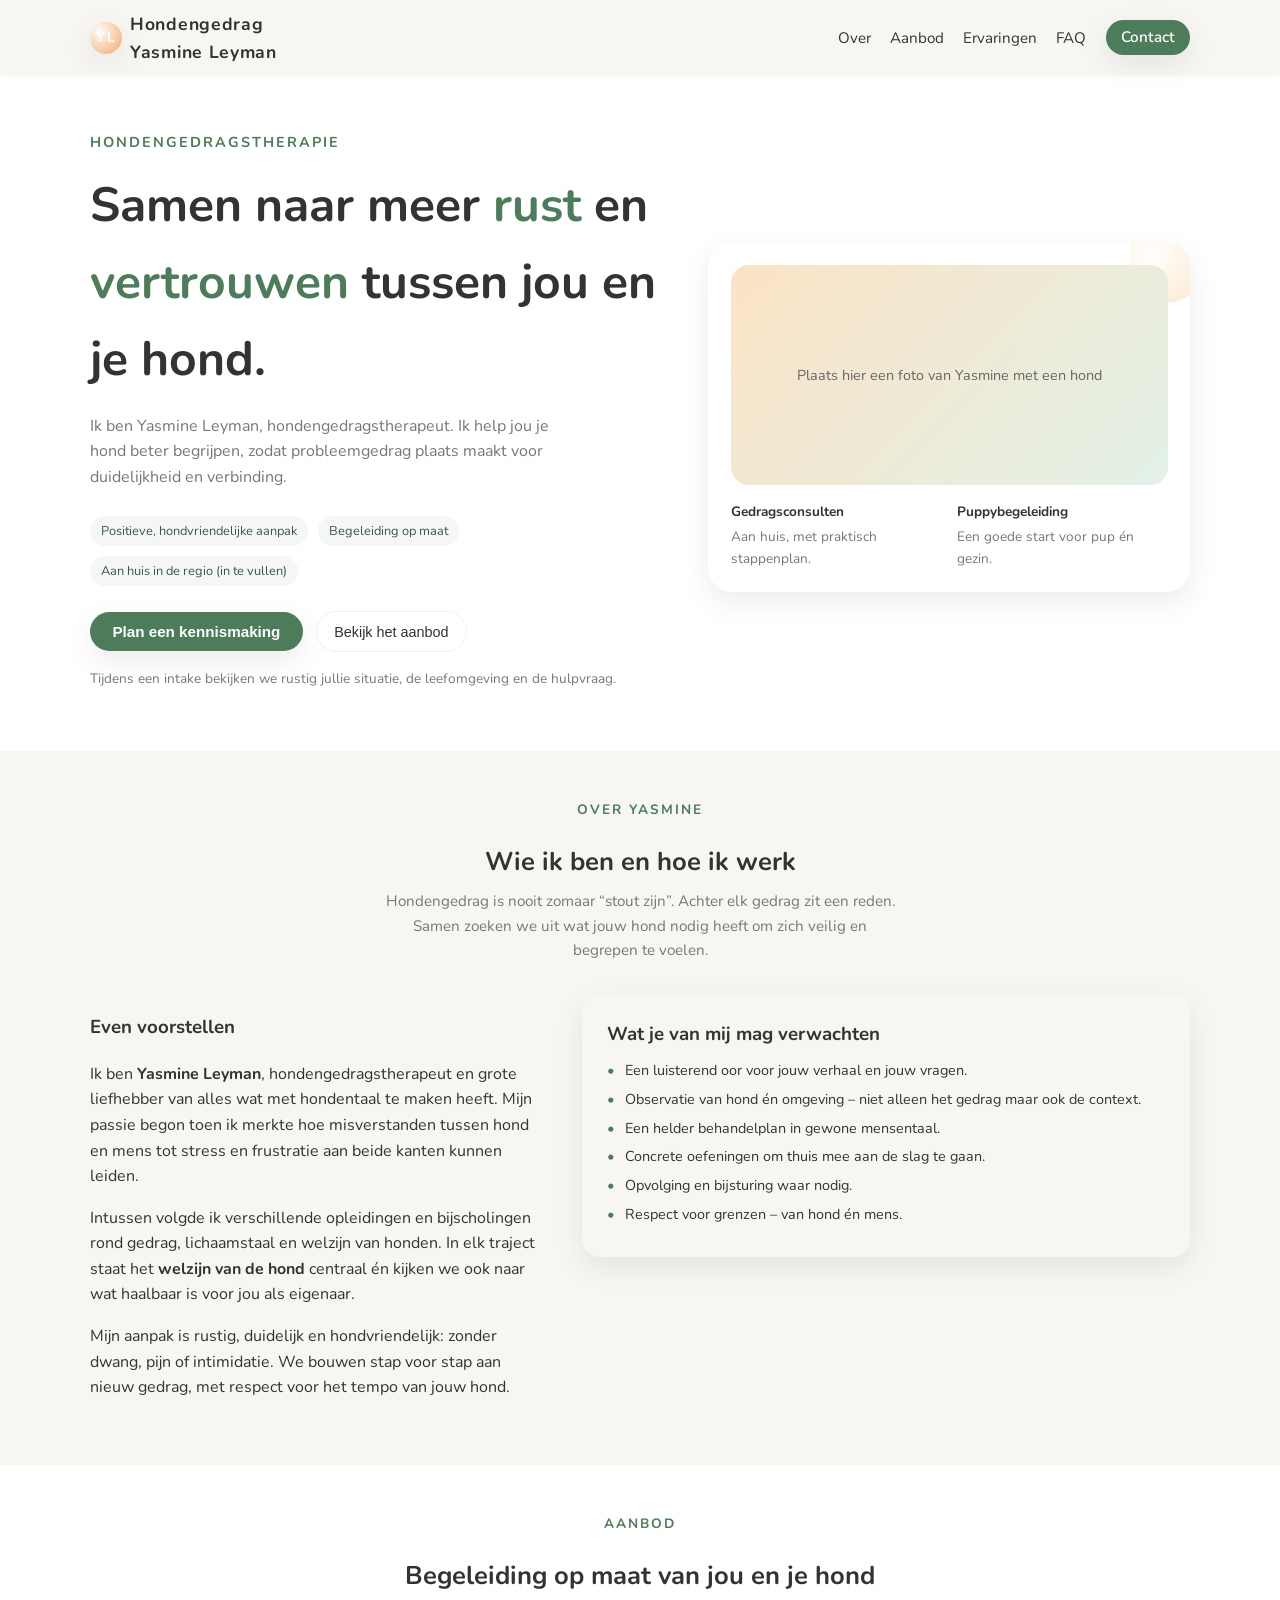
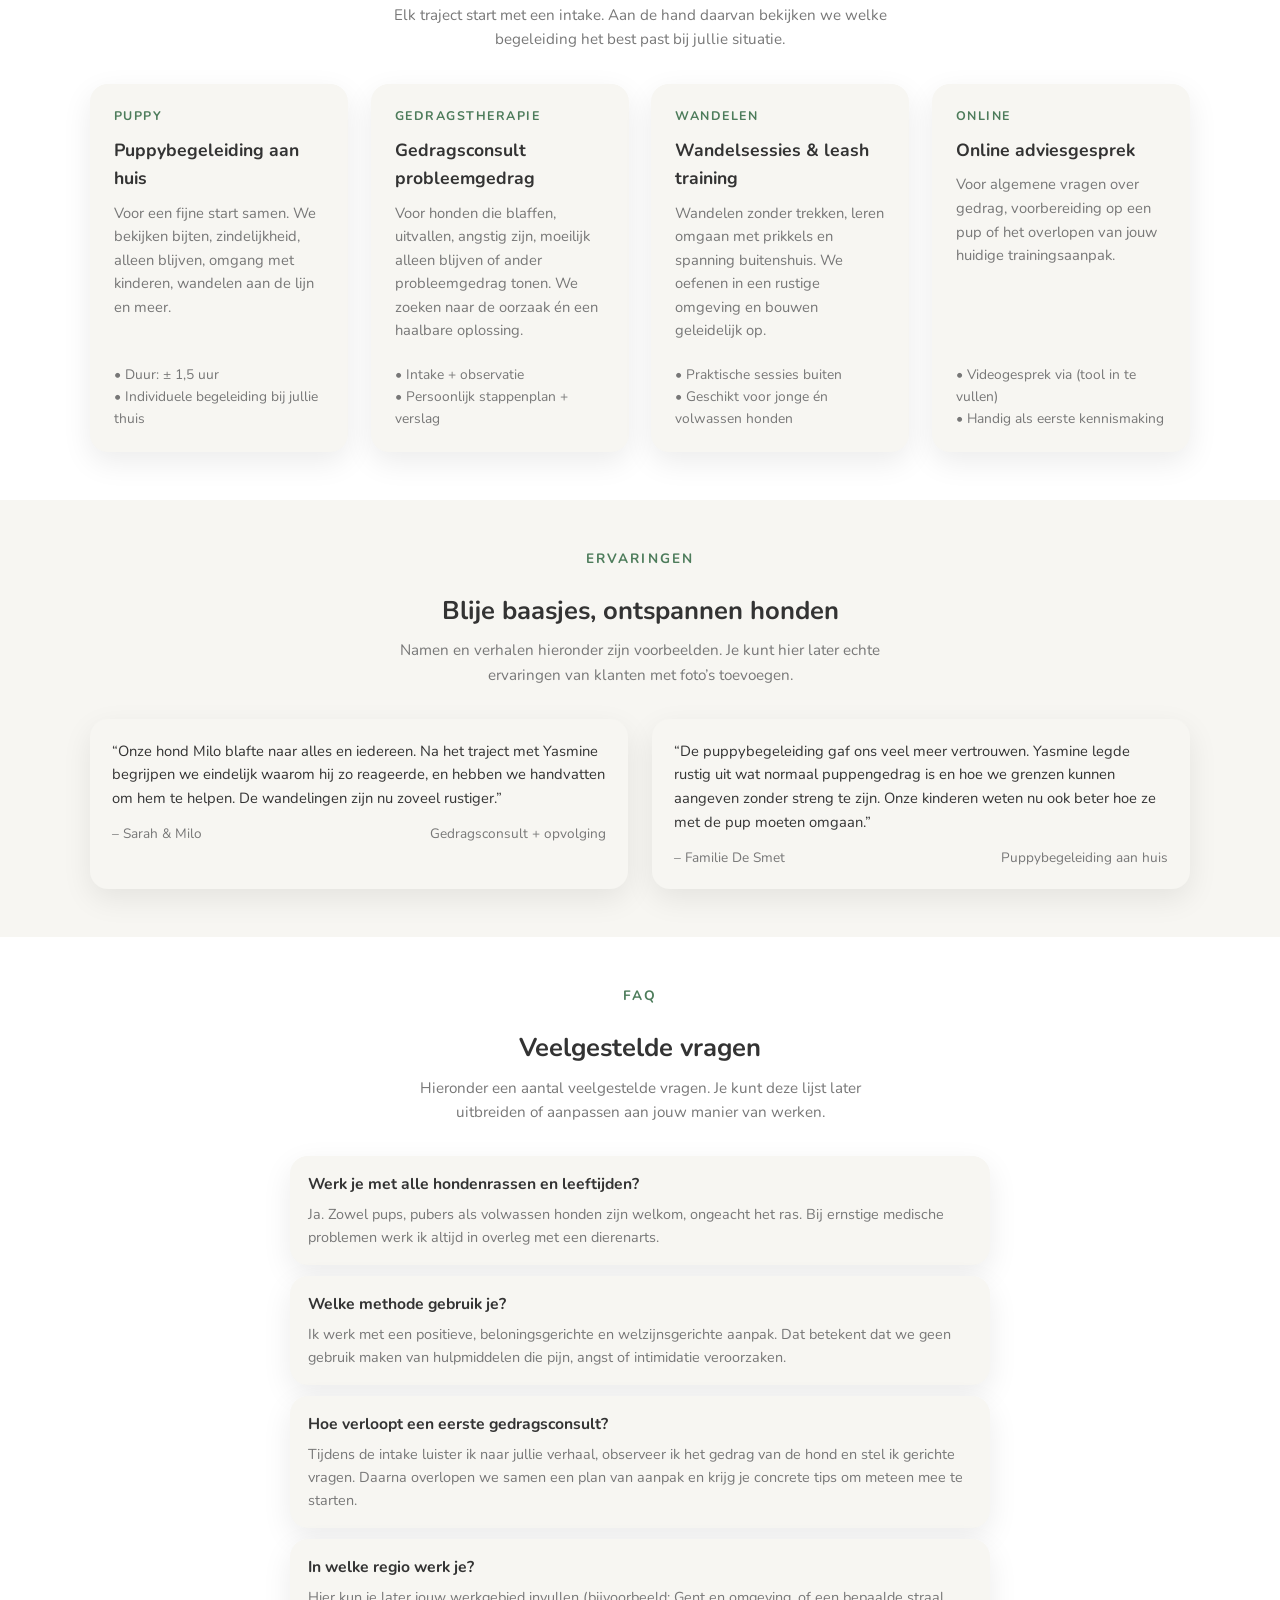
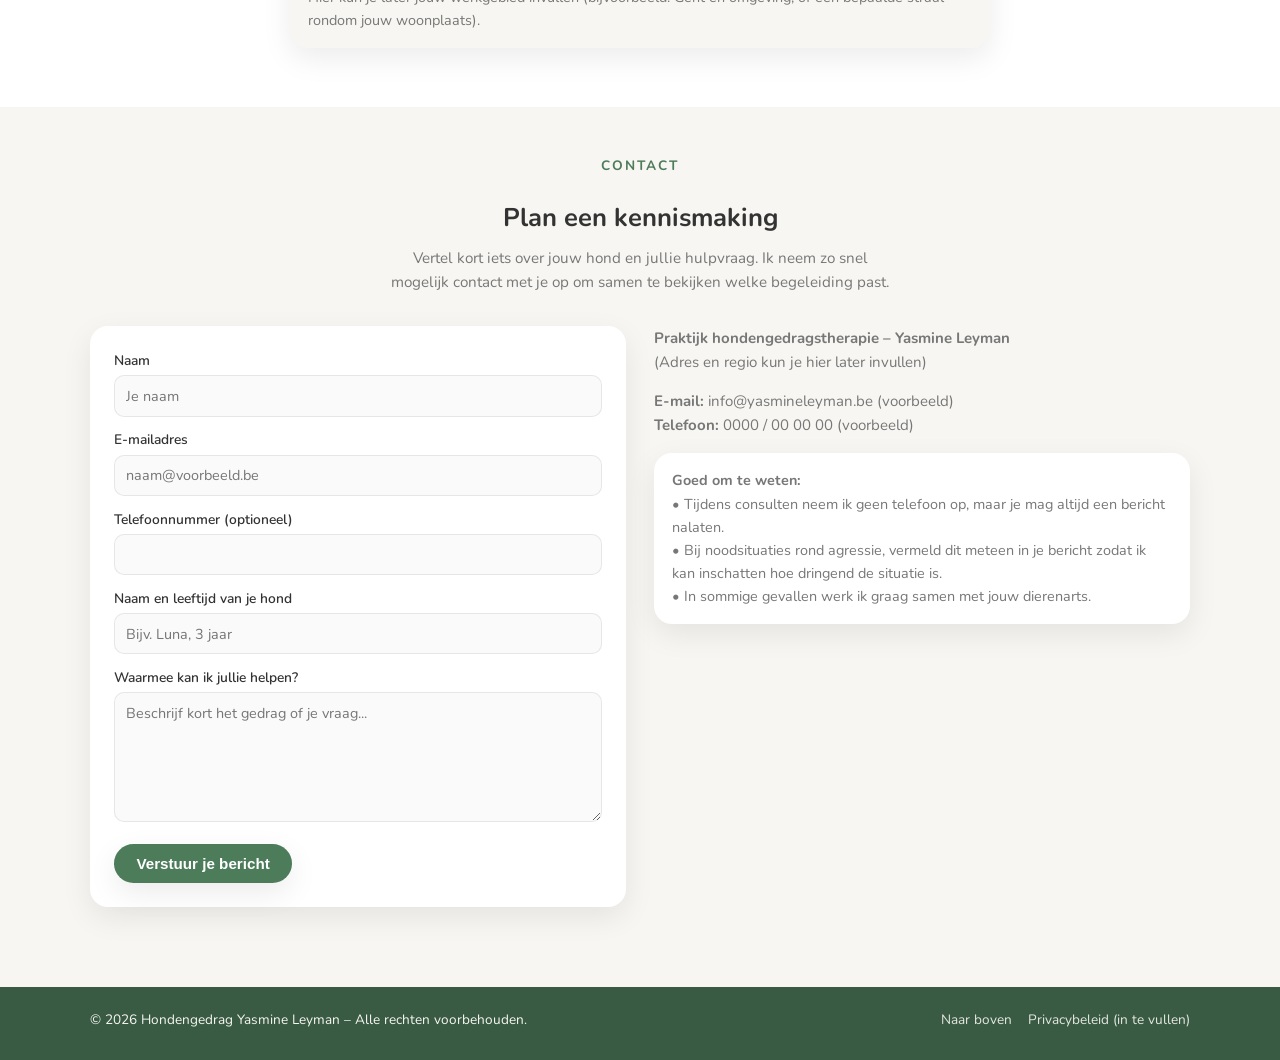
==== src/main/resources/static/index.html @ 1245dcde "eerste vb site" ====
<!DOCTYPE html>
<html lang="nl">
<head>
    <meta charset="UTF-8">
    <title>Hondengedragstherapeut Yasmine Leyman</title>
    <meta name="viewport" content="width=device-width, initial-scale=1.0">
    <meta name="description" content="Hondengedragstherapie op maat door Yasmine Leyman. Samen werken aan meer rust en vertrouwen tussen jou en je hond.">
    <link rel="preconnect" href="https://fonts.googleapis.com">
    <link rel="preconnect" href="https://fonts.gstatic.com" crossorigin>
    <link href="https://fonts.googleapis.com/css2?family=Nunito:wght@300;400;600;700&display=swap" rel="stylesheet">

    <style>
        :root {
            --color-bg: #f7f6f2;
            --color-bg-alt: #ffffff;
            --color-primary: #4d7c5b;
            --color-primary-dark: #395b43;
            --color-accent: #f3a76b;
            --color-text: #333333;
            --color-muted: #777777;
            --shadow-soft: 0 10px 30px rgba(0,0,0,0.08);
            --radius-lg: 18px;
        }

        * {
            box-sizing: border-box;
        }

        body {
            margin: 0;
            font-family: "Nunito", system-ui, -apple-system, BlinkMacSystemFont, "Segoe UI", sans-serif;
            background: var(--color-bg);
            color: var(--color-text);
            line-height: 1.6;
        }

        a {
            color: inherit;
            text-decoration: none;
        }

        img {
            max-width: 100%;
            display: block;
        }

        /* Layout & nav */

        header {
            position: sticky;
            top: 0;
            z-index: 999;
            background: rgba(247, 246, 242, 0.95);
            backdrop-filter: blur(10px);
            box-shadow: 0 1px 10px rgba(0,0,0,0.03);
        }

        .container {
            width: min(1100px, 92%);
            margin: 0 auto;
        }

        .nav {
            display: flex;
            align-items: center;
            justify-content: space-between;
            padding: 0.6rem 0;
        }

        .logo {
            display: flex;
            align-items: center;
            gap: 0.5rem;
            font-weight: 700;
            font-size: 1.1rem;
            letter-spacing: 0.04em;
        }

        .logo-mark {
            width: 32px;
            height: 32px;
            border-radius: 50%;
            background: radial-gradient(circle at 30% 30%, #fdfcfb, #f3a76b);
            display: flex;
            align-items: center;
            justify-content: center;
            font-size: 0.9rem;
            color: #fff;
            box-shadow: var(--shadow-soft);
        }

        nav ul {
            list-style: none;
            display: flex;
            gap: 1.2rem;
            margin: 0;
            padding: 0;
            font-size: 0.95rem;
        }

        nav a {
            position: relative;
            padding-bottom: 0.2rem;
        }

        nav a::after {
            content: "";
            position: absolute;
            left: 0;
            bottom: 0;
            width: 0;
            height: 2px;
            background: var(--color-primary);
            transition: width 0.2s ease;
        }

        nav a:hover::after {
            width: 100%;
        }

        .nav-cta {
            padding: 0.45rem 0.95rem;
            background: var(--color-primary);
            color: #fff;
            border-radius: 999px;
            font-weight: 600;
            box-shadow: var(--shadow-soft);
        }

        .nav-cta:hover {
            background: var(--color-primary-dark);
        }

        /* Hero */

        .hero {
            padding: 3.5rem 0 3rem;
        }

        .hero-grid {
            display: grid;
            grid-template-columns: minmax(0, 3fr) minmax(0, 2.5fr);
            gap: 2.5rem;
            align-items: center;
        }

        .hero-kicker {
            font-size: 0.9rem;
            text-transform: uppercase;
            letter-spacing: 0.14em;
            color: var(--color-primary);
            font-weight: 700;
            margin-bottom: 0.8rem;
        }

        .hero h1 {
            font-size: clamp(2.2rem, 3.2vw + 1.4rem, 3rem);
            margin: 0 0 0.7rem;
        }

        .hero h1 span {
            color: var(--color-primary);
        }

        .hero-subtitle {
            color: var(--color-muted);
            max-width: 30rem;
            margin-bottom: 1.6rem;
        }

        .hero-badges {
            display: flex;
            flex-wrap: wrap;
            gap: 0.6rem;
            margin-bottom: 1.6rem;
        }

        .badge {
            padding: 0.3rem 0.7rem;
            border-radius: 999px;
            background: rgba(77, 124, 91, 0.06);
            font-size: 0.8rem;
            color: var(--color-primary-dark);
        }

        .hero-actions {
            display: flex;
            flex-wrap: wrap;
            gap: 0.8rem;
            align-items: center;
        }

        .btn-primary {
            padding: 0.7rem 1.4rem;
            border-radius: 999px;
            border: none;
            background: var(--color-primary);
            color: #fff;
            font-weight: 700;
            cursor: pointer;
            font-size: 0.95rem;
            box-shadow: var(--shadow-soft);
            transition: transform 0.1s ease, box-shadow 0.1s ease, background 0.1s ease;
        }

        .btn-primary:hover {
            background: var(--color-primary-dark);
            transform: translateY(-1px);
            box-shadow: 0 12px 35px rgba(0,0,0,0.12);
        }

        .btn-ghost {
            padding: 0.7rem 1.1rem;
            border-radius: 999px;
            border: 1px solid rgba(0,0,0,0.06);
            background: transparent;
            font-size: 0.9rem;
            cursor: pointer;
            color: var(--color-text);
        }

        .hero-note {
            margin-top: 1rem;
            font-size: 0.85rem;
            color: var(--color-muted);
        }

        .hero-visual {
            position: relative;
        }

        .hero-card {
            background: var(--color-bg-alt);
            border-radius: 24px;
            padding: 1.4rem;
            box-shadow: var(--shadow-soft);
            position: relative;
            overflow: hidden;
        }

        .hero-paw {
            position: absolute;
            right: -10px;
            top: -10px;
            width: 70px;
            height: 70px;
            background: radial-gradient(circle at 30% 30%, #fff, #fbe3c5);
            opacity: 0.8;
            border-radius: 30% 70% 60% 40%;
        }

        .hero-photo {
            border-radius: 18px;
            background: linear-gradient(135deg, #fbe3c5, #e2f1e7);
            height: 220px;
            display: flex;
            align-items: flex-end;
            justify-content: center;
            position: relative;
            overflow: hidden;
        }

        .hero-photo::after {
            content: "Plaats hier een foto van Yasmine met een hond";
            position: absolute;
            inset: 0;
            display: flex;
            align-items: center;
            justify-content: center;
            font-size: 0.9rem;
            color: #666;
            padding: 1rem;
            text-align: center;
        }

        .hero-mini {
            margin-top: 1rem;
            display: flex;
            justify-content: space-between;
            gap: 1rem;
            font-size: 0.85rem;
        }

        .hero-mini-block {
            flex: 1;
        }

        .hero-mini-title {
            font-weight: 700;
            margin-bottom: 0.2rem;
        }

        .hero-mini-sub {
            color: var(--color-muted);
        }

        /* Sections */

        section {
            padding: 3rem 0;
        }

        section:nth-of-type(odd) {
            background: var(--color-bg-alt);
        }

        .section-title {
            text-align: center;
            margin-bottom: 0.4rem;
            font-size: 1.6rem;
        }

        .section-kicker {
            text-align: center;
            font-size: 0.85rem;
            text-transform: uppercase;
            letter-spacing: 0.15em;
            color: var(--color-primary);
            font-weight: 700;
            margin-bottom: 0.6rem;
        }

        .section-intro {
            text-align: center;
            max-width: 32rem;
            margin: 0 auto 2rem;
            color: var(--color-muted);
            font-size: 0.95rem;
        }

        /* Over */

        .about-grid {
            display: grid;
            grid-template-columns: minmax(0, 1.2fr) minmax(0, 1.6fr);
            gap: 2.2rem;
            align-items: start;
        }

        .about-card {
            background: var(--color-bg);
            padding: 1.6rem;
            border-radius: var(--radius-lg);
            box-shadow: var(--shadow-soft);
        }

        .about-card h3 {
            margin-top: 0;
            margin-bottom: 0.5rem;
        }

        .about-list {
            list-style: none;
            padding: 0;
            margin: 0.6rem 0 0;
            font-size: 0.9rem;
        }

        .about-list li {
            margin-bottom: 0.35rem;
            padding-left: 1.1rem;
            position: relative;
        }

        .about-list li::before {
            content: "•";
            position: absolute;
            left: 0;
            top: 0;
            color: var(--color-primary);
        }

        /* Diensten */

        .cards {
            display: grid;
            grid-template-columns: repeat(auto-fit, minmax(230px, 1fr));
            gap: 1.4rem;
        }

        .card {
            background: var(--color-bg);
            border-radius: var(--radius-lg);
            padding: 1.4rem 1.5rem;
            box-shadow: var(--shadow-soft);
            display: flex;
            flex-direction: column;
            gap: 0.6rem;
        }

        .card h3 {
            margin: 0;
            font-size: 1.1rem;
        }

        .card p {
            margin: 0;
            font-size: 0.92rem;
            color: var(--color-muted);
        }

        .card-tag {
            font-size: 0.78rem;
            text-transform: uppercase;
            letter-spacing: 0.12em;
            color: var(--color-primary);
            font-weight: 700;
        }

        .card-meta {
            margin-top: auto;
            padding-top: 0.7rem;
            font-size: 0.86rem;
            color: var(--color-muted);
        }

        /* Testimonials */

        .testimonials {
            display: grid;
            grid-template-columns: minmax(0, 1.2fr) minmax(0, 1.2fr);
            gap: 1.5rem;
        }

        .testimonial {
            background: var(--color-bg);
            border-radius: var(--radius-lg);
            padding: 1.3rem 1.4rem;
            box-shadow: var(--shadow-soft);
            font-size: 0.92rem;
        }

        .testimonial-quote {
            margin: 0 0 0.8rem;
        }

        .testimonial-meta {
            display: flex;
            justify-content: space-between;
            font-size: 0.85rem;
            color: var(--color-muted);
        }

        /* FAQ */

        .faq {
            max-width: 700px;
            margin: 0 auto;
        }

        .faq-item {
            background: var(--color-bg);
            border-radius: var(--radius-lg);
            padding: 1rem 1.1rem;
            box-shadow: var(--shadow-soft);
            margin-bottom: 0.7rem;
        }

        .faq-item h3 {
            margin: 0 0 0.35rem;
            font-size: 0.98rem;
        }

        .faq-item p {
            margin: 0;
            font-size: 0.9rem;
            color: var(--color-muted);
        }

        /* Contact */

        .contact-grid {
            display: grid;
            grid-template-columns: minmax(0, 1.3fr) minmax(0, 1.3fr);
            gap: 1.8rem;
        }

        form {
            background: var(--color-bg-alt);
            padding: 1.5rem;
            border-radius: var(--radius-lg);
            box-shadow: var(--shadow-soft);
        }

        label {
            display: block;
            font-size: 0.86rem;
            font-weight: 600;
            margin-bottom: 0.2rem;
        }

        input, textarea {
            width: 100%;
            padding: 0.6rem 0.7rem;
            border-radius: 10px;
            border: 1px solid rgba(0,0,0,0.08);
            font-family: inherit;
            font-size: 0.9rem;
            margin-bottom: 0.8rem;
            background: #fafafa;
        }

        textarea {
            min-height: 130px;
            resize: vertical;
        }

        .contact-info {
            font-size: 0.94rem;
            color: var(--color-muted);
        }

        .contact-info p {
            margin-top: 0;
        }

        .contact-highlight {
            background: var(--color-bg-alt);
            padding: 1rem 1.1rem;
            border-radius: var(--radius-lg);
            box-shadow: var(--shadow-soft);
            margin-top: 1rem;
            font-size: 0.9rem;
        }

        /* Footer */

        footer {
            padding: 1.4rem 0 1.8rem;
            background: var(--color-primary-dark);
            color: #f7f6f2;
            font-size: 0.85rem;
            margin-top: 2rem;
        }

        .footer-inner {
            display: flex;
            flex-wrap: wrap;
            justify-content: space-between;
            gap: 0.7rem;
            align-items: center;
        }

        .footer-links {
            display: flex;
            gap: 1rem;
        }

        .footer-links a {
            opacity: 0.9;
        }

        .footer-links a:hover {
            text-decoration: underline;
        }

        /* Responsive */

        @media (max-width: 860px) {
            .hero-grid,
            .about-grid,
            .testimonials,
            .contact-grid {
                grid-template-columns: 1fr;
            }

            .hero {
                padding-top: 2.5rem;
            }

            nav ul {
                display: none; /* eenvoudige versie zonder mobiel menu; kan later uitgebreid worden */
            }
        }

        @media (max-width: 540px) {
            .hero-actions {
                flex-direction: column;
                align-items: stretch;
            }

            .hero-mini {
                flex-direction: column;
            }
        }

    </style>
</head>
<body>

<header>
    <div class="container nav">
        <div class="logo">
            <div class="logo-mark">YL</div>
            <div>Hondengedrag<br>Yasmine Leyman</div>
        </div>
        <nav>
            <ul>
                <li><a href="#over">Over</a></li>
                <li><a href="#diensten">Aanbod</a></li>
                <li><a href="#ervaringen">Ervaringen</a></li>
                <li><a href="#faq">FAQ</a></li>
                <li><a href="#contact" class="nav-cta">Contact</a></li>
            </ul>
        </nav>
    </div>
</header>

<main>

    <!-- HERO -->
    <section class="hero" id="top">
        <div class="container hero-grid">
            <div>
                <div class="hero-kicker">Hondengedragstherapie</div>
                <h1>Samen naar meer <span>rust</span> en <span>vertrouwen</span> tussen jou en je hond.</h1>
                <p class="hero-subtitle">
                    Ik ben Yasmine Leyman, hondengedragstherapeut. Ik help jou je hond beter begrijpen,
                    zodat probleemgedrag plaats maakt voor duidelijkheid en verbinding.
                </p>

                <div class="hero-badges">
                    <div class="badge">Positieve, hondvriendelijke aanpak</div>
                    <div class="badge">Begeleiding op maat</div>
                    <div class="badge">Aan huis in de regio (in te vullen)</div>
                </div>

                <div class="hero-actions">
                    <a href="#contact">
                        <button class="btn-primary">Plan een kennismaking</button>
                    </a>
                    <a href="#diensten">
                        <button class="btn-ghost">Bekijk het aanbod</button>
                    </a>
                </div>

                <p class="hero-note">
                    Tijdens een intake bekijken we rustig jullie situatie, de leefomgeving en de hulpvraag.
                </p>
            </div>

            <div class="hero-visual">
                <div class="hero-card">
                    <div class="hero-paw"></div>
                    <div class="hero-photo"></div>
                    <div class="hero-mini">
                        <div class="hero-mini-block">
                            <div class="hero-mini-title">Gedragsconsulten</div>
                            <div class="hero-mini-sub">Aan huis, met praktisch stappenplan.</div>
                        </div>
                        <div class="hero-mini-block">
                            <div class="hero-mini-title">Puppybegeleiding</div>
                            <div class="hero-mini-sub">Een goede start voor pup én gezin.</div>
                        </div>
                    </div>
                </div>
            </div>
        </div>
    </section>

    <!-- OVER -->
    <section id="over">
        <div class="container">
            <div class="section-kicker">Over Yasmine</div>
            <h2 class="section-title">Wie ik ben en hoe ik werk</h2>
            <p class="section-intro">
                Hondengedrag is nooit zomaar “stout zijn”. Achter elk gedrag zit een reden.
                Samen zoeken we uit wat jouw hond nodig heeft om zich veilig en begrepen te voelen.
            </p>

            <div class="about-grid">
                <div>
                    <h3>Even voorstellen</h3>
                    <p>
                        Ik ben <strong>Yasmine Leyman</strong>, hondengedragstherapeut en grote liefhebber
                        van alles wat met hondentaal te maken heeft. Mijn passie begon toen ik merkte hoe
                        misverstanden tussen hond en mens tot stress en frustratie aan beide kanten kunnen leiden.
                    </p>
                    <p>
                        Intussen volgde ik verschillende opleidingen en bijscholingen rond gedrag, lichaamstaal
                        en welzijn van honden. In elk traject staat het <strong>welzijn van de hond</strong>
                        centraal én kijken we ook naar wat haalbaar is voor jou als eigenaar.
                    </p>
                    <p>
                        Mijn aanpak is rustig, duidelijk en hondvriendelijk: zonder dwang, pijn of intimidatie.
                        We bouwen stap voor stap aan nieuw gedrag, met respect voor het tempo van jouw hond.
                    </p>
                </div>

                <div class="about-card">
                    <h3>Wat je van mij mag verwachten</h3>
                    <ul class="about-list">
                        <li>Een luisterend oor voor jouw verhaal en jouw vragen.</li>
                        <li>Observatie van hond én omgeving – niet alleen het gedrag maar ook de context.</li>
                        <li>Een helder behandelplan in gewone mensentaal.</li>
                        <li>Concrete oefeningen om thuis mee aan de slag te gaan.</li>
                        <li>Opvolging en bijsturing waar nodig.</li>
                        <li>Respect voor grenzen – van hond én mens.</li>
                    </ul>
                </div>
            </div>
        </div>
    </section>

    <!-- DIENSTEN -->
    <section id="diensten">
        <div class="container">
            <div class="section-kicker">Aanbod</div>
            <h2 class="section-title">Begeleiding op maat van jou en je hond</h2>
            <p class="section-intro">
                Elk traject start met een intake. Aan de hand daarvan bekijken we welke begeleiding
                het best past bij jullie situatie.
            </p>

            <div class="cards">
                <article class="card">
                    <div class="card-tag">Puppy</div>
                    <h3>Puppybegeleiding aan huis</h3>
                    <p>
                        Voor een fijne start samen. We bekijken bijten, zindelijkheid, alleen blijven,
                        omgang met kinderen, wandelen aan de lijn en meer.
                    </p>
                    <div class="card-meta">
                        • Duur: ± 1,5 uur<br>
                        • Individuele begeleiding bij jullie thuis
                    </div>
                </article>

                <article class="card">
                    <div class="card-tag">Gedragstherapie</div>
                    <h3>Gedragsconsult probleemgedrag</h3>
                    <p>
                        Voor honden die blaffen, uitvallen, angstig zijn, moeilijk alleen blijven of
                        ander probleemgedrag tonen. We zoeken naar de oorzaak én een haalbare oplossing.
                    </p>
                    <div class="card-meta">
                        • Intake + observatie<br>
                        • Persoonlijk stappenplan + verslag
                    </div>
                </article>

                <article class="card">
                    <div class="card-tag">Wandelen</div>
                    <h3>Wandelsessies & leash training</h3>
                    <p>
                        Wandelen zonder trekken, leren omgaan met prikkels en spanning buitenshuis.
                        We oefenen in een rustige omgeving en bouwen geleidelijk op.
                    </p>
                    <div class="card-meta">
                        • Praktische sessies buiten<br>
                        • Geschikt voor jonge én volwassen honden
                    </div>
                </article>

                <article class="card">
                    <div class="card-tag">Online</div>
                    <h3>Online adviesgesprek</h3>
                    <p>
                        Voor algemene vragen over gedrag, voorbereiding op een pup of het overlopen
                        van jouw huidige trainingsaanpak.
                    </p>
                    <div class="card-meta">
                        • Videogesprek via (tool in te vullen)<br>
                        • Handig als eerste kennismaking
                    </div>
                </article>
            </div>
        </div>
    </section>

    <!-- TESTIMONIALS -->
    <section id="ervaringen">
        <div class="container">
            <div class="section-kicker">Ervaringen</div>
            <h2 class="section-title">Blije baasjes, ontspannen honden</h2>
            <p class="section-intro">
                Namen en verhalen hieronder zijn voorbeelden. Je kunt hier later echte ervaringen
                van klanten met foto’s toevoegen.
            </p>

            <div class="testimonials">
                <div class="testimonial">
                    <p class="testimonial-quote">
                        “Onze hond Milo blafte naar alles en iedereen. Na het traject met Yasmine begrijpen
                        we eindelijk waarom hij zo reageerde, en hebben we handvatten om hem te helpen.
                        De wandelingen zijn nu zoveel rustiger.”
                    </p>
                    <div class="testimonial-meta">
                        <span>– Sarah & Milo</span>
                        <span>Gedragsconsult + opvolging</span>
                    </div>
                </div>
                <div class="testimonial">
                    <p class="testimonial-quote">
                        “De puppybegeleiding gaf ons veel meer vertrouwen. Yasmine legde rustig uit wat normaal
                        puppengedrag is en hoe we grenzen kunnen aangeven zonder streng te zijn. Onze kinderen
                        weten nu ook beter hoe ze met de pup moeten omgaan.”
                    </p>
                    <div class="testimonial-meta">
                        <span>– Familie De Smet</span>
                        <span>Puppybegeleiding aan huis</span>
                    </div>
                </div>
            </div>
        </div>
    </section>

    <!-- FAQ -->
    <section id="faq">
        <div class="container">
            <div class="section-kicker">FAQ</div>
            <h2 class="section-title">Veelgestelde vragen</h2>
            <p class="section-intro">
                Hieronder een aantal veelgestelde vragen. Je kunt deze lijst later uitbreiden of aanpassen
                aan jouw manier van werken.
            </p>

            <div class="faq">
                <div class="faq-item">
                    <h3>Werk je met alle hondenrassen en leeftijden?</h3>
                    <p>
                        Ja. Zowel pups, pubers als volwassen honden zijn welkom, ongeacht het ras.
                        Bij ernstige medische problemen werk ik altijd in overleg met een dierenarts.
                    </p>
                </div>
                <div class="faq-item">
                    <h3>Welke methode gebruik je?</h3>
                    <p>
                        Ik werk met een positieve, beloningsgerichte en welzijnsgerichte aanpak.
                        Dat betekent dat we geen gebruik maken van hulpmiddelen die pijn, angst of intimidatie veroorzaken.
                    </p>
                </div>
                <div class="faq-item">
                    <h3>Hoe verloopt een eerste gedragsconsult?</h3>
                    <p>
                        Tijdens de intake luister ik naar jullie verhaal, observeer ik het gedrag van de hond
                        en stel ik gerichte vragen. Daarna overlopen we samen een plan van aanpak en krijg je
                        concrete tips om meteen mee te starten.
                    </p>
                </div>
                <div class="faq-item">
                    <h3>In welke regio werk je?</h3>
                    <p>
                        Hier kun je later jouw werkgebied invullen (bijvoorbeeld: Gent en omgeving, of een bepaalde straal rondom jouw woonplaats).
                    </p>
                </div>
            </div>
        </div>
    </section>

    <!-- CONTACT -->
    <section id="contact">
        <div class="container">
            <div class="section-kicker">Contact</div>
            <h2 class="section-title">Plan een kennismaking</h2>
            <p class="section-intro">
                Vertel kort iets over jouw hond en jullie hulpvraag. Ik neem zo snel mogelijk contact met je op
                om samen te bekijken welke begeleiding past.
            </p>

            <div class="contact-grid">
                <form>
                    <label for="naam">Naam</label>
                    <input type="text" id="naam" name="naam" placeholder="Je naam">

                    <label for="email">E-mailadres</label>
                    <input type="email" id="email" name="email" placeholder="naam@voorbeeld.be">

                    <label for="telefoon">Telefoonnummer (optioneel)</label>
                    <input type="tel" id="telefoon" name="telefoon" placeholder="">

                    <label for="hond">Naam en leeftijd van je hond</label>
                    <input type="text" id="hond" name="hond" placeholder="Bijv. Luna, 3 jaar">

                    <label for="boodschap">Waarmee kan ik jullie helpen?</label>
                    <textarea id="boodschap" name="boodschap" placeholder="Beschrijf kort het gedrag of je vraag..."></textarea>

                    <button type="submit" class="btn-primary">Verstuur je bericht</button>
                </form>

                <div class="contact-info">
                    <p>
                        <strong>Praktijk hondengedragstherapie – Yasmine Leyman</strong><br>
                        (Adres en regio kun je hier later invullen)
                    </p>
                    <p>
                        <strong>E-mail:</strong> info@yasmineleyman.be (voorbeeld)<br>
                        <strong>Telefoon:</strong> 0000 / 00 00 00 (voorbeeld)
                    </p>

                    <div class="contact-highlight">
                        <strong>Goed om te weten:</strong><br>
                        • Tijdens consulten neem ik geen telefoon op, maar je mag altijd een bericht nalaten.<br>
                        • Bij noodsituaties rond agressie, vermeld dit meteen in je bericht zodat ik kan inschatten
                        hoe dringend de situatie is.<br>
                        • In sommige gevallen werk ik graag samen met jouw dierenarts.
                    </div>
                </div>
            </div>

        </div>
    </section>

</main>

<footer>
    <div class="container footer-inner">
        <div>
            © <span id="year"></span> Hondengedrag Yasmine Leyman – Alle rechten voorbehouden.
        </div>
        <div class="footer-links">
            <a href="#top">Naar boven</a>
            <a href="#">Privacybeleid (in te vullen)</a>
        </div>
    </div>
</footer>

<script>
    // eenvoudig scriptje om automatisch het juiste jaar te tonen
    document.getElementById('year').textContent = new Date().getFullYear();
</script>

</body>
</html>
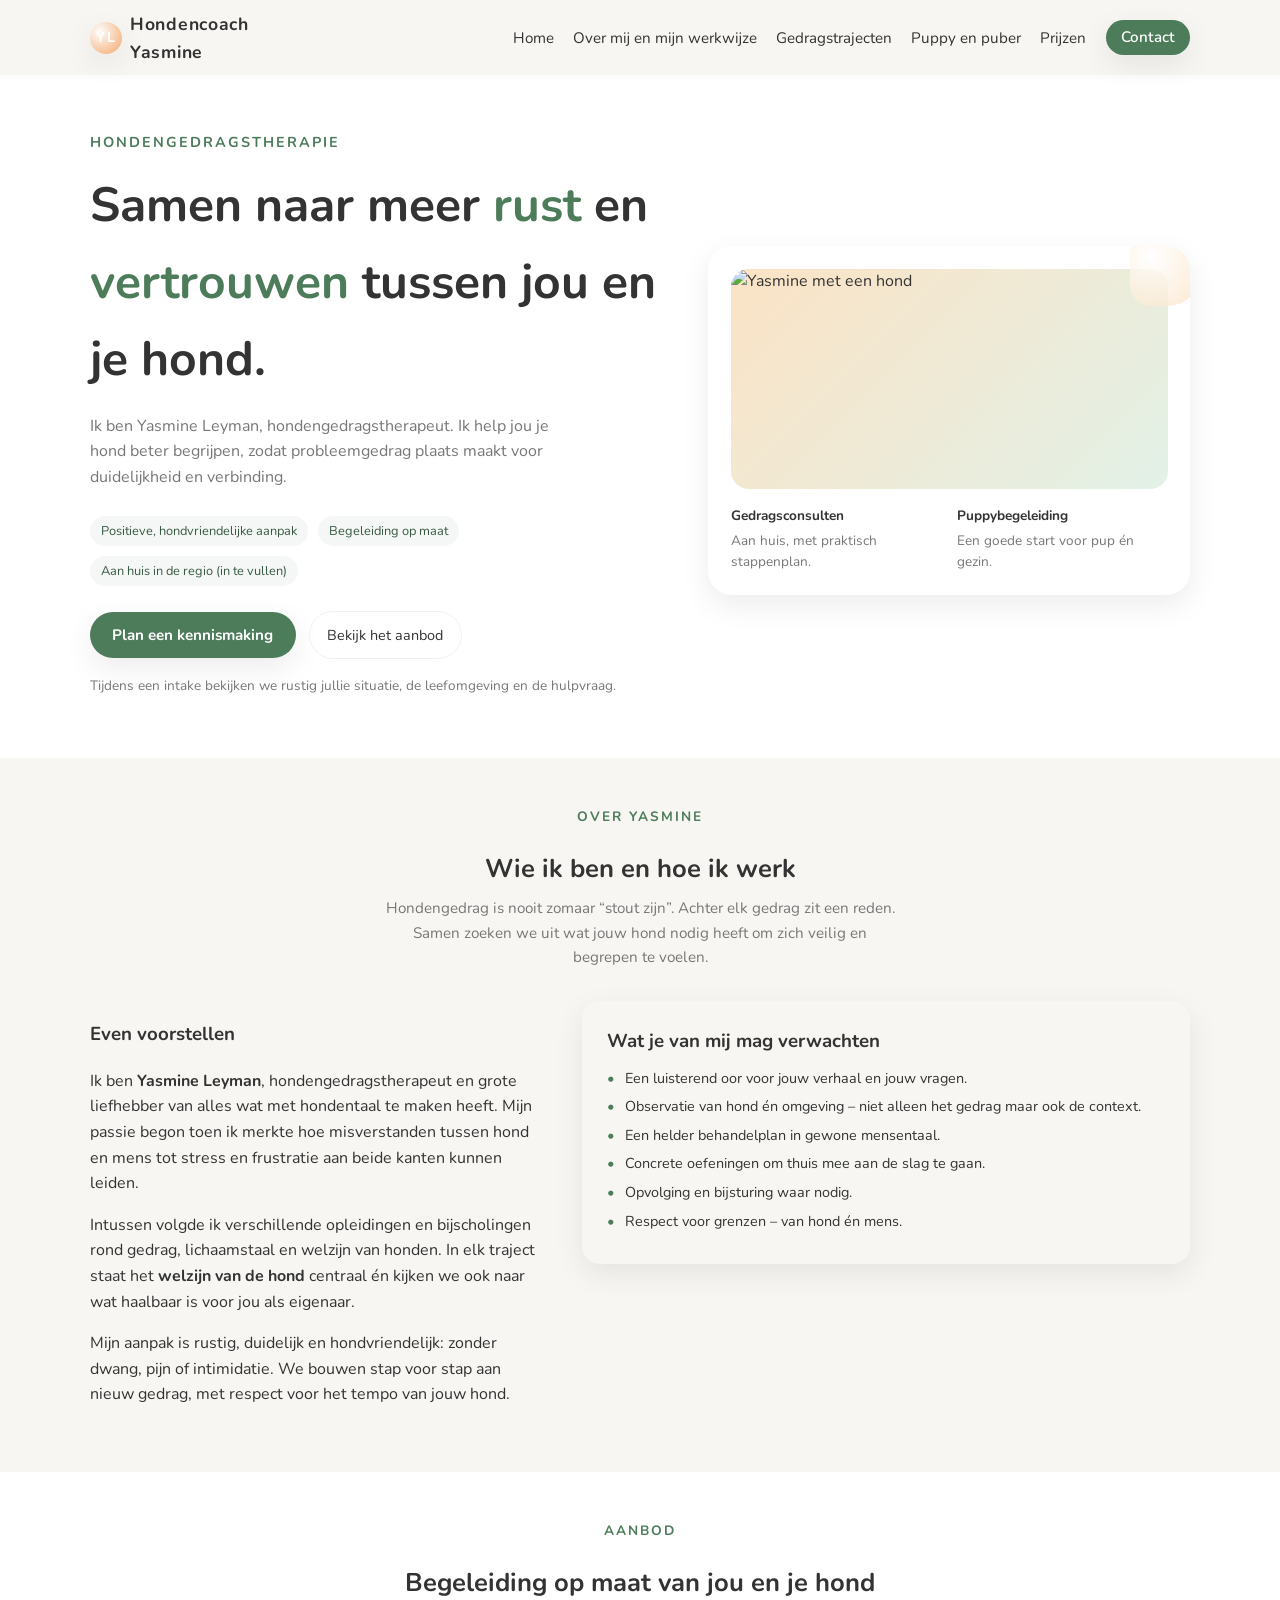
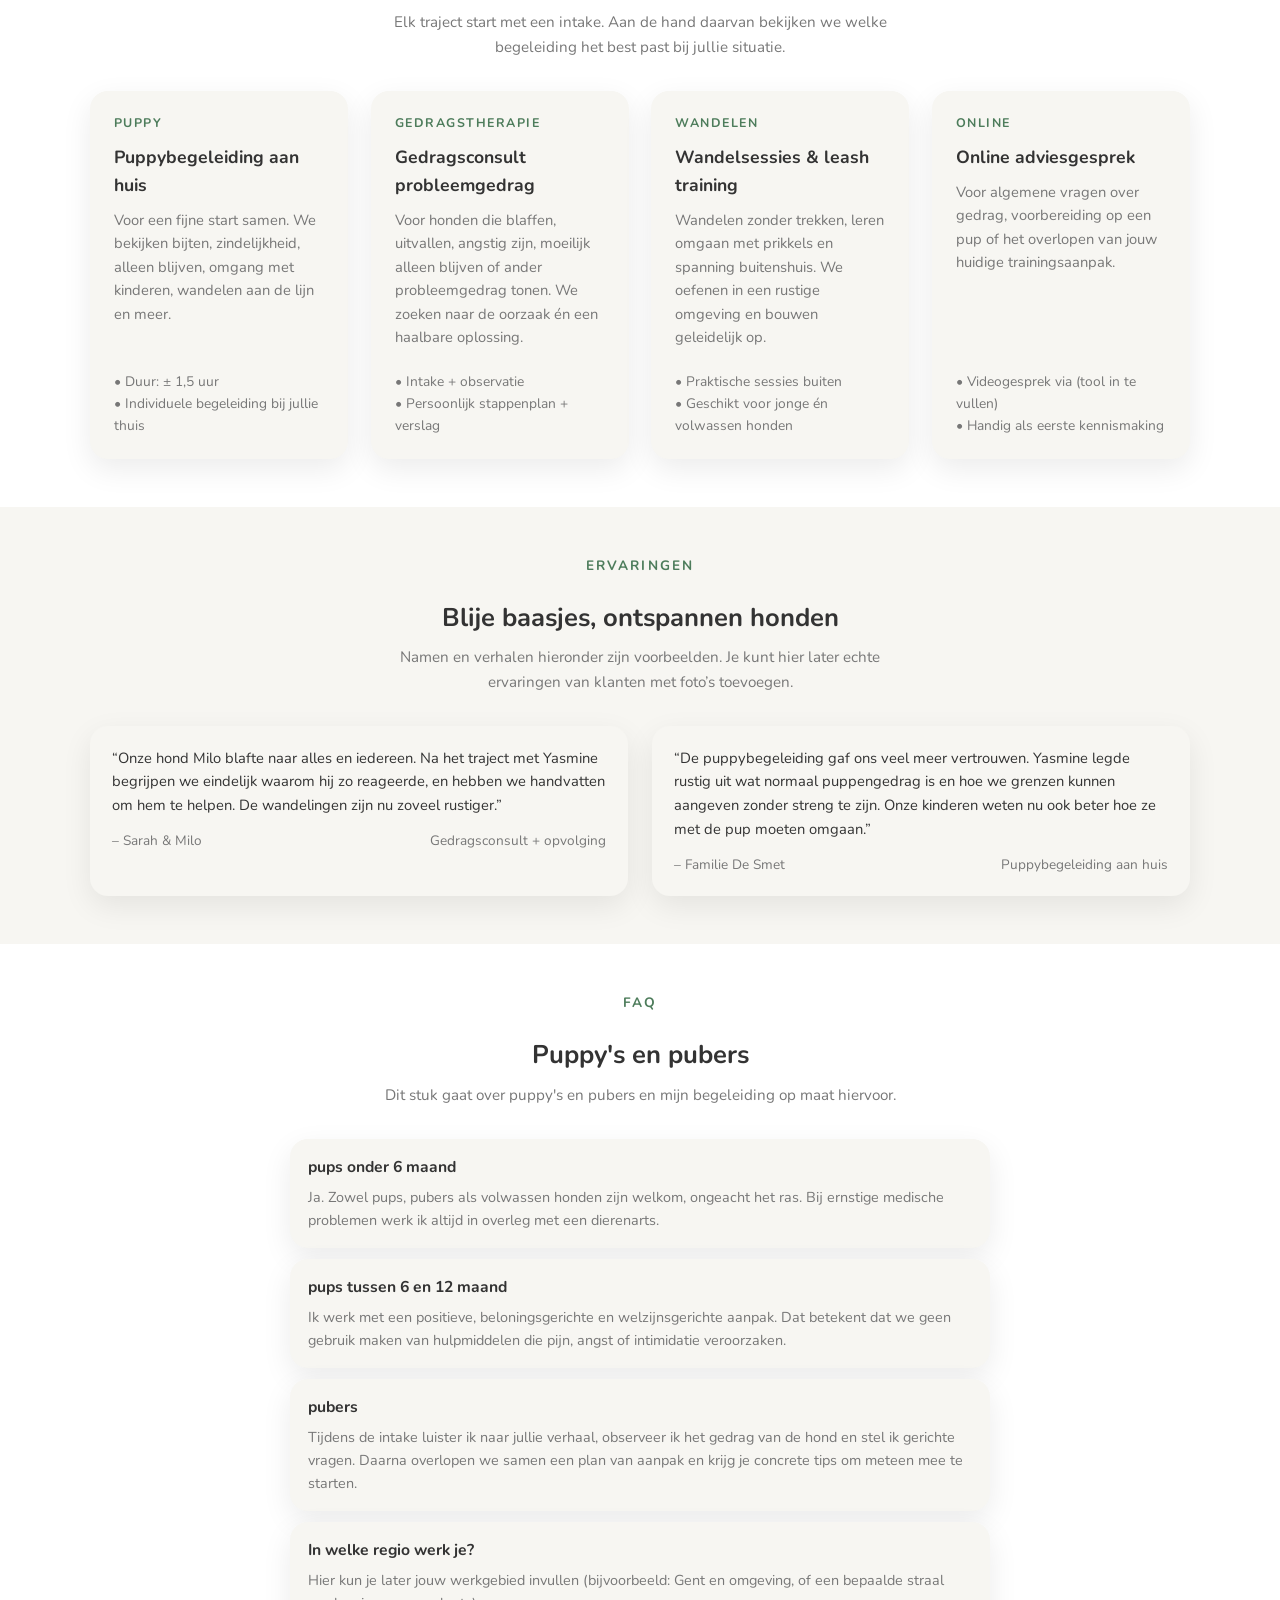
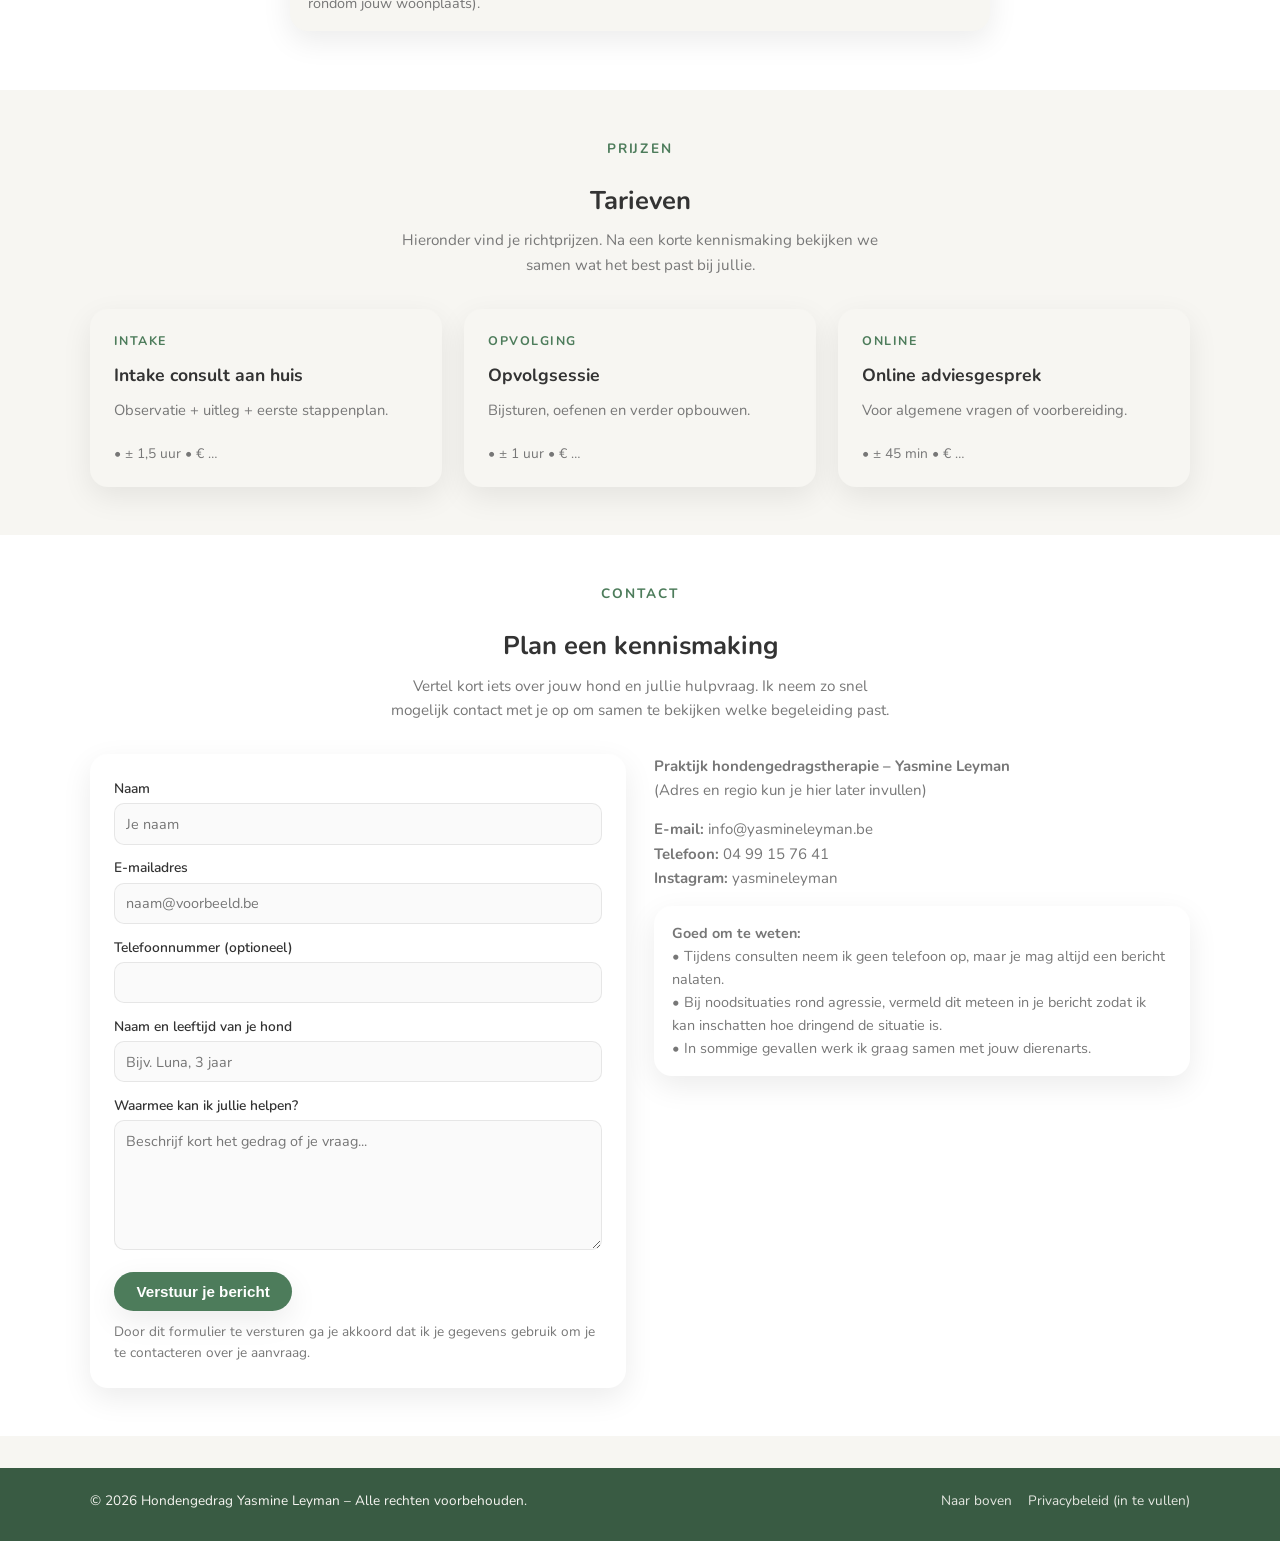
==== commit 9feb1ba3: "eerste veranderingen" ====
--- a/src/main/resources/static/index.html
+++ b/src/main/resources/static/index.html
@@ -2,7 +2,7 @@
 <html lang="nl">
 <head>
     <meta charset="UTF-8">
-    <title>Hondengedragstherapeut Yasmine Leyman</title>
+    <title>Hondencoach Yasmine</title>
     <meta name="viewport" content="width=device-width, initial-scale=1.0">
     <meta name="description" content="Hondengedragstherapie op maat door Yasmine Leyman. Samen werken aan meer rust en vertrouwen tussen jou en je hond.">
     <link rel="preconnect" href="https://fonts.googleapis.com">
@@ -218,6 +218,16 @@
             cursor: pointer;
             color: var(--color-text);
         }
+        .btn-primary, .btn-ghost {
+            display: inline-flex;
+            align-items: center;
+            justify-content: center;
+            text-align: center;
+        }
+        .btn-ghost:hover {
+            border-color: rgba(0,0,0,0.14);
+            background: rgba(0,0,0,0.02);
+        }
 
         .hero-note {
             margin-top: 1rem;
@@ -253,24 +263,19 @@
             border-radius: 18px;
             background: linear-gradient(135deg, #fbe3c5, #e2f1e7);
             height: 220px;
-            display: flex;
-            align-items: flex-end;
-            justify-content: center;
-            position: relative;
             overflow: hidden;
         }
 
+        .hero-photo img {
+            width: 100%;
+            height: 100%;
+            object-fit: cover;
+            display: block;
+        }
+
+        /* placeholder uitzetten nu je een echte foto gebruikt */
         .hero-photo::after {
-            content: "Plaats hier een foto van Yasmine met een hond";
-            position: absolute;
-            inset: 0;
-            display: flex;
-            align-items: center;
-            justify-content: center;
-            font-size: 0.9rem;
-            color: #666;
-            padding: 1rem;
-            text-align: center;
+            content: none;
         }
 
         .hero-mini {
@@ -592,14 +597,15 @@
     <div class="container nav">
         <div class="logo">
             <div class="logo-mark">YL</div>
-            <div>Hondengedrag<br>Yasmine Leyman</div>
+            <div>Hondencoach<br>Yasmine</div>
         </div>
         <nav>
             <ul>
-                <li><a href="#over">Over</a></li>
-                <li><a href="#diensten">Aanbod</a></li>
-                <li><a href="#ervaringen">Ervaringen</a></li>
-                <li><a href="#faq">FAQ</a></li>
+                <li><a href="#top">Home</a></li>
+                <li><a href="#over">Over mij en mijn werkwijze</a></li>
+                <li><a href="#diensten">Gedragstrajecten</a></li>
+                <li><a href="#faq">Puppy en puber</a></li>
+                <li><a href="#prijzen">Prijzen</a></li>
                 <li><a href="#contact" class="nav-cta">Contact</a></li>
             </ul>
         </nav>
@@ -626,12 +632,8 @@
                 </div>
 
                 <div class="hero-actions">
-                    <a href="#contact">
-                        <button class="btn-primary">Plan een kennismaking</button>
-                    </a>
-                    <a href="#diensten">
-                        <button class="btn-ghost">Bekijk het aanbod</button>
-                    </a>
+                    <a class="btn-primary" href="#contact">Plan een kennismaking</a>
+                    <a class="btn-ghost" href="#diensten">Bekijk het aanbod</a>
                 </div>
 
                 <p class="hero-note">
@@ -642,7 +644,9 @@
             <div class="hero-visual">
                 <div class="hero-card">
                     <div class="hero-paw"></div>
-                    <div class="hero-photo"></div>
+                    <div class="hero-photo">
+                        <img src="images/yasmine-met-hond.jpg" alt="Yasmine met een hond" loading="lazy">
+                    </div>
                     <div class="hero-mini">
                         <div class="hero-mini-block">
                             <div class="hero-mini-title">Gedragsconsulten</div>
@@ -809,29 +813,28 @@
     <section id="faq">
         <div class="container">
             <div class="section-kicker">FAQ</div>
-            <h2 class="section-title">Veelgestelde vragen</h2>
+            <h2 class="section-title">Puppy's en pubers</h2>
             <p class="section-intro">
-                Hieronder een aantal veelgestelde vragen. Je kunt deze lijst later uitbreiden of aanpassen
-                aan jouw manier van werken.
+                Dit stuk gaat over puppy's en pubers en mijn begeleiding op maat hiervoor.
             </p>
 
             <div class="faq">
                 <div class="faq-item">
-                    <h3>Werk je met alle hondenrassen en leeftijden?</h3>
+                    <h3>pups onder 6 maand</h3>
                     <p>
                         Ja. Zowel pups, pubers als volwassen honden zijn welkom, ongeacht het ras.
                         Bij ernstige medische problemen werk ik altijd in overleg met een dierenarts.
                     </p>
                 </div>
                 <div class="faq-item">
-                    <h3>Welke methode gebruik je?</h3>
+                    <h3>pups tussen 6 en 12 maand</h3>
                     <p>
                         Ik werk met een positieve, beloningsgerichte en welzijnsgerichte aanpak.
                         Dat betekent dat we geen gebruik maken van hulpmiddelen die pijn, angst of intimidatie veroorzaken.
                     </p>
                 </div>
                 <div class="faq-item">
-                    <h3>Hoe verloopt een eerste gedragsconsult?</h3>
+                    <h3>pubers</h3>
                     <p>
                         Tijdens de intake luister ik naar jullie verhaal, observeer ik het gedrag van de hond
                         en stel ik gerichte vragen. Daarna overlopen we samen een plan van aanpak en krijg je
@@ -844,6 +847,41 @@
                         Hier kun je later jouw werkgebied invullen (bijvoorbeeld: Gent en omgeving, of een bepaalde straal rondom jouw woonplaats).
                     </p>
                 </div>
+            </div>
+        </div>
+    </section>
+
+
+    <!-- Prijzen -->
+    <section id="prijzen">
+        <div class="container">
+            <div class="section-kicker">Prijzen</div>
+            <h2 class="section-title">Tarieven</h2>
+            <p class="section-intro">
+                Hieronder vind je richtprijzen. Na een korte kennismaking bekijken we samen wat het best past bij jullie.
+            </p>
+
+            <div class="cards">
+                <article class="card">
+                    <div class="card-tag">Intake</div>
+                    <h3>Intake consult aan huis</h3>
+                    <p>Observatie + uitleg + eerste stappenplan.</p>
+                    <div class="card-meta">• ± 1,5 uur • € …</div>
+                </article>
+
+                <article class="card">
+                    <div class="card-tag">Opvolging</div>
+                    <h3>Opvolgsessie</h3>
+                    <p>Bijsturen, oefenen en verder opbouwen.</p>
+                    <div class="card-meta">• ± 1 uur • € …</div>
+                </article>
+
+                <article class="card">
+                    <div class="card-tag">Online</div>
+                    <h3>Online adviesgesprek</h3>
+                    <p>Voor algemene vragen of voorbereiding.</p>
+                    <div class="card-meta">• ± 45 min • € …</div>
+                </article>
             </div>
         </div>
     </section>
@@ -861,10 +899,10 @@
             <div class="contact-grid">
                 <form>
                     <label for="naam">Naam</label>
-                    <input type="text" id="naam" name="naam" placeholder="Je naam">
+                    <input type="text" id="naam" name="naam" placeholder="Je naam" required>
 
                     <label for="email">E-mailadres</label>
-                    <input type="email" id="email" name="email" placeholder="naam@voorbeeld.be">
+                    <input type="email" id="email" name="email" placeholder="naam@voorbeeld.be" required>
 
                     <label for="telefoon">Telefoonnummer (optioneel)</label>
                     <input type="tel" id="telefoon" name="telefoon" placeholder="">
@@ -873,9 +911,12 @@
                     <input type="text" id="hond" name="hond" placeholder="Bijv. Luna, 3 jaar">
 
                     <label for="boodschap">Waarmee kan ik jullie helpen?</label>
-                    <textarea id="boodschap" name="boodschap" placeholder="Beschrijf kort het gedrag of je vraag..."></textarea>
+                    <textarea id="boodschap" name="boodschap" placeholder="Beschrijf kort het gedrag of je vraag..." required></textarea>
 
                     <button type="submit" class="btn-primary">Verstuur je bericht</button>
+                    <p class="hero-note" style="margin:0.6rem 0 0;">
+                        Door dit formulier te versturen ga je akkoord dat ik je gegevens gebruik om je te contacteren over je aanvraag.
+                    </p>
                 </form>
 
                 <div class="contact-info">
@@ -884,8 +925,9 @@
                         (Adres en regio kun je hier later invullen)
                     </p>
                     <p>
-                        <strong>E-mail:</strong> info@yasmineleyman.be (voorbeeld)<br>
-                        <strong>Telefoon:</strong> 0000 / 00 00 00 (voorbeeld)
+                        <strong>E-mail:</strong> info@yasmineleyman.be <br>
+                        <strong>Telefoon:</strong> <a href="tel:+32499157641">04 99 15 76 41</a><br>
+                        <strong>Instagram:</strong> <a href="https://www.instagram.com/yasmineleyman/" target="_blank">yasmineleyman</a>
                     </p>
 
                     <div class="contact-highlight">
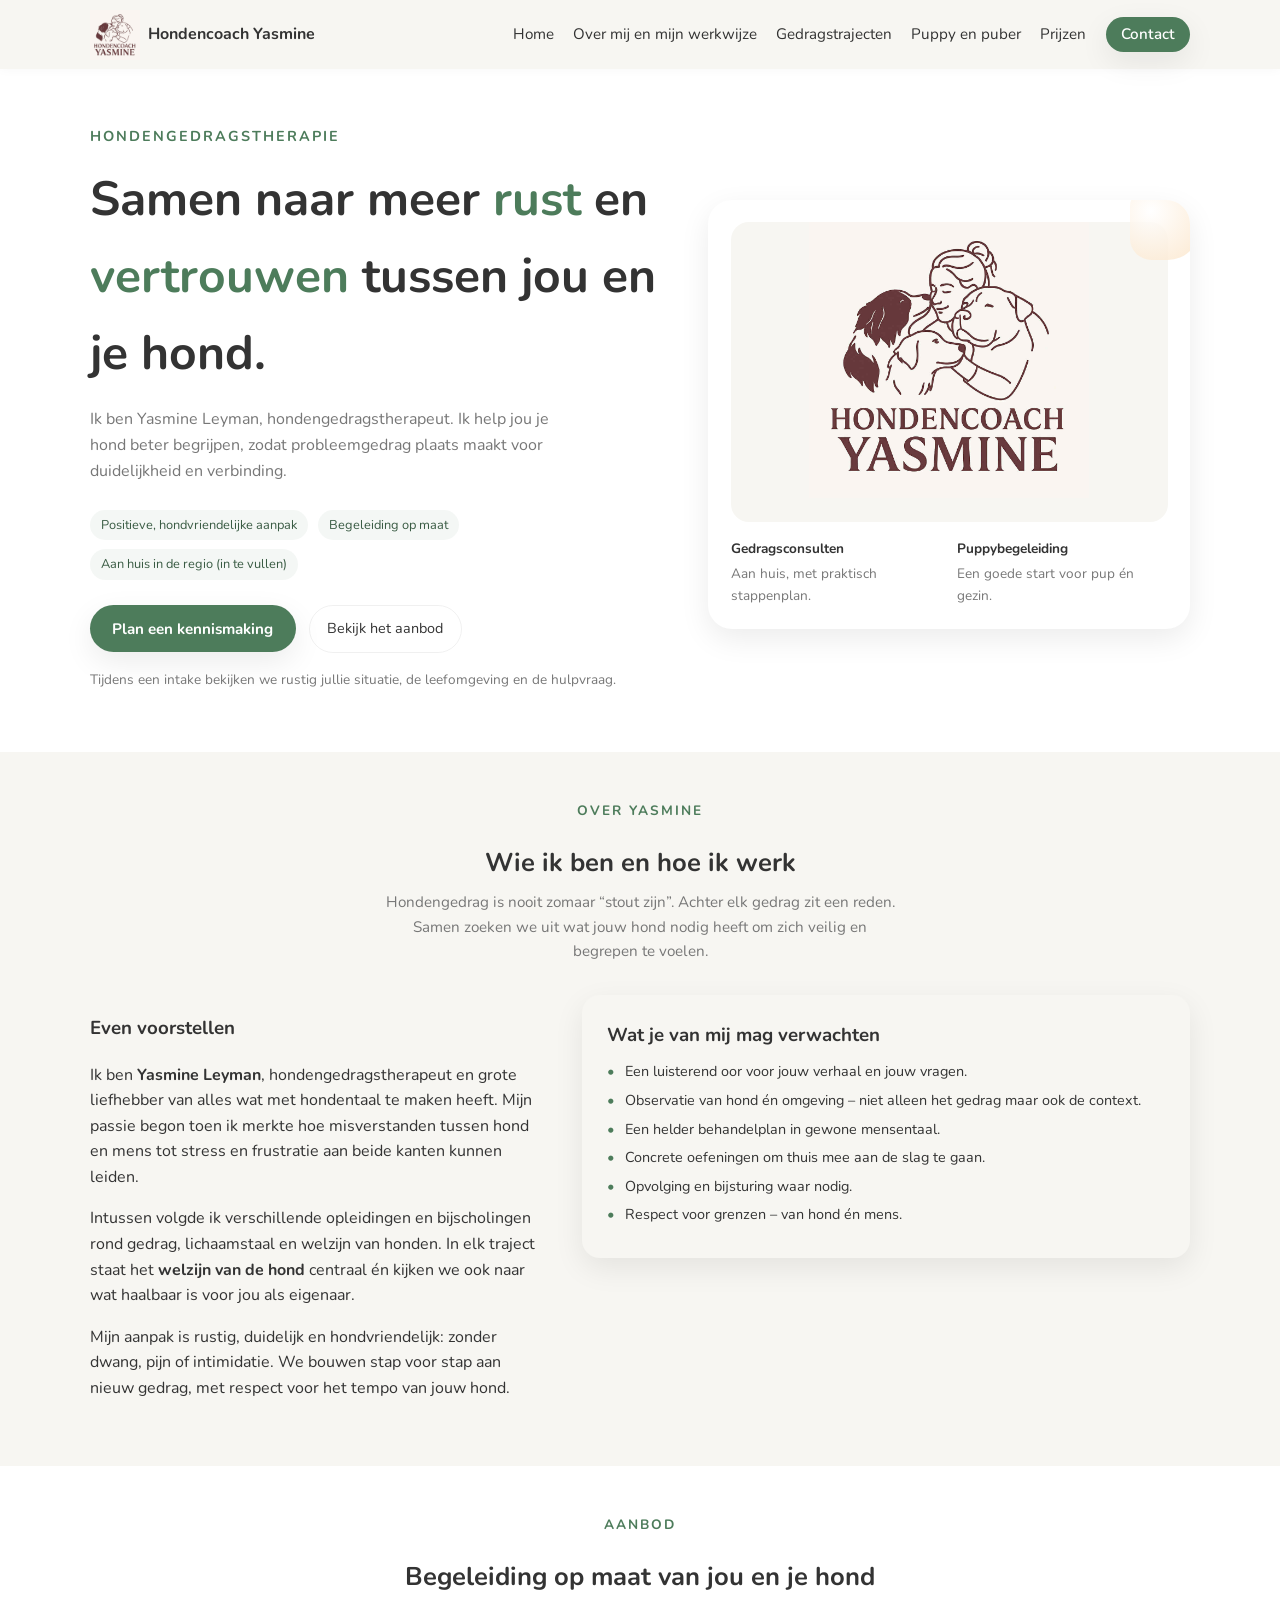
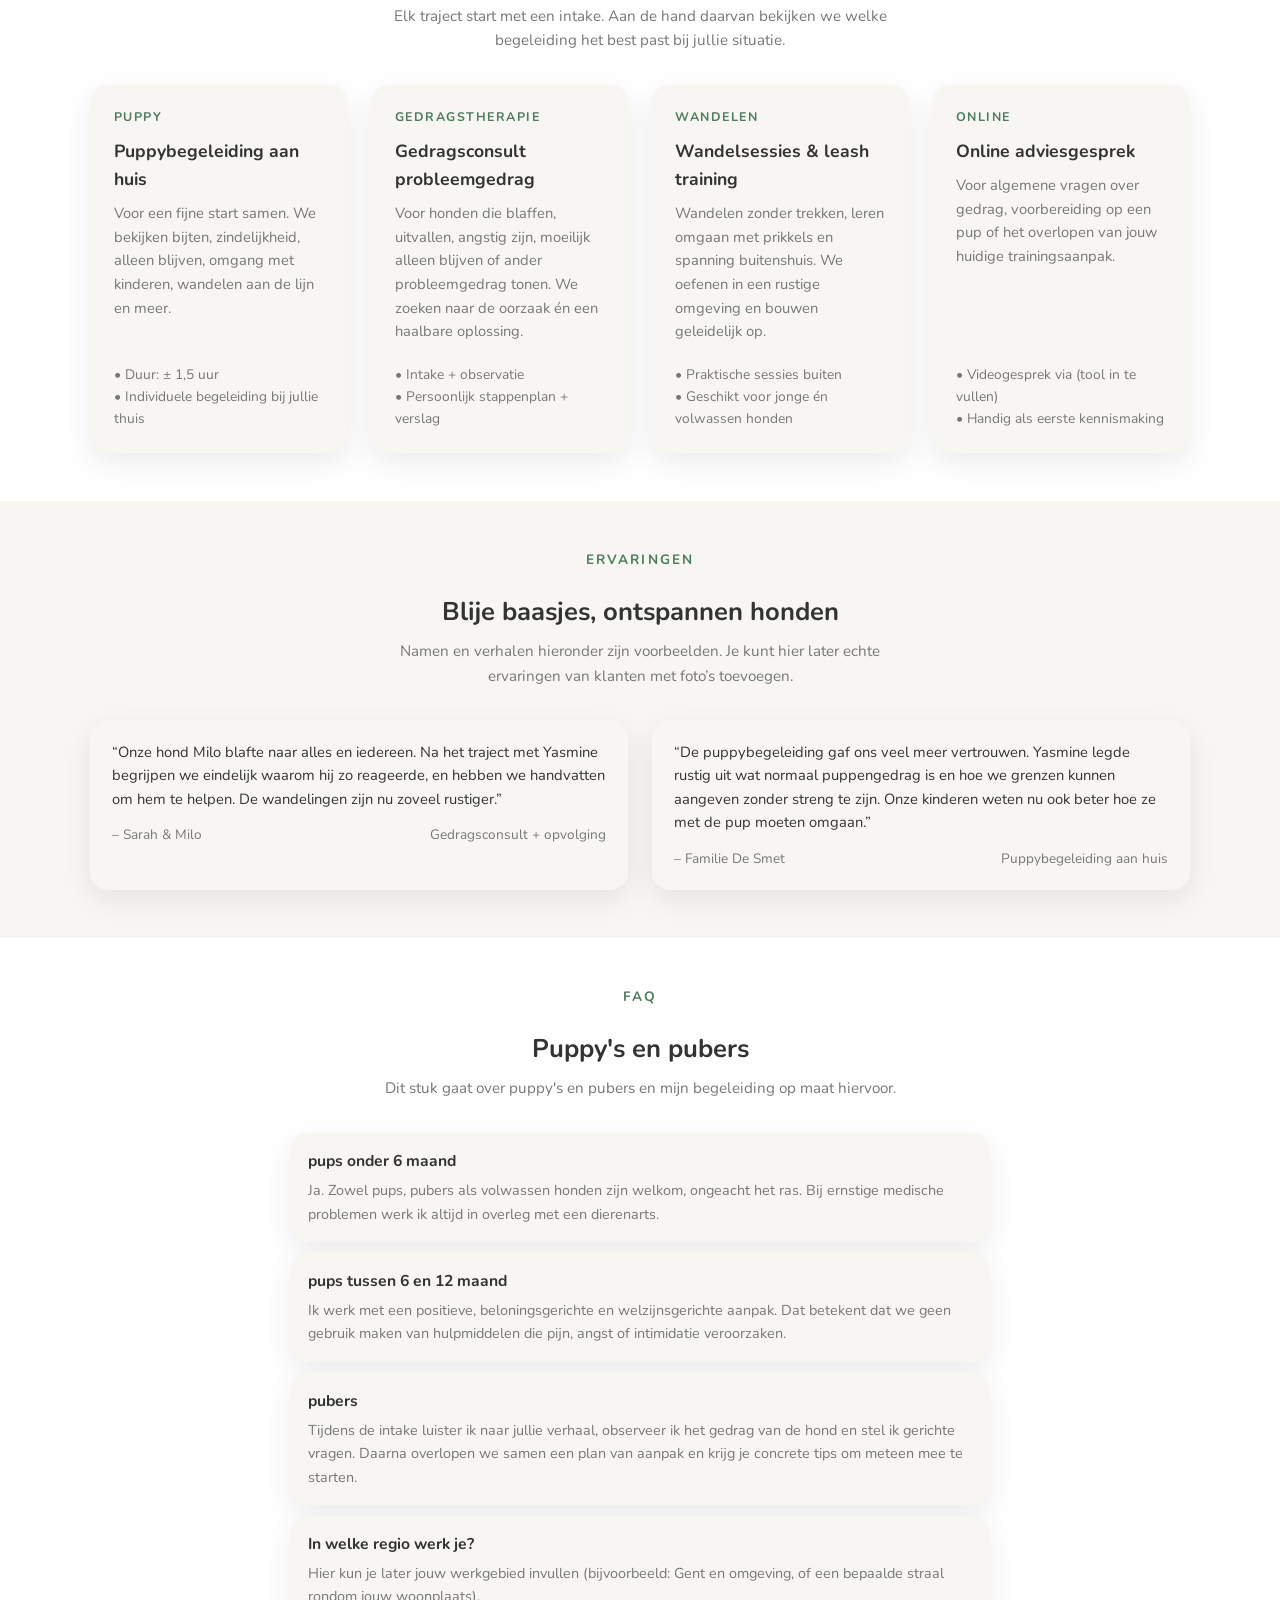
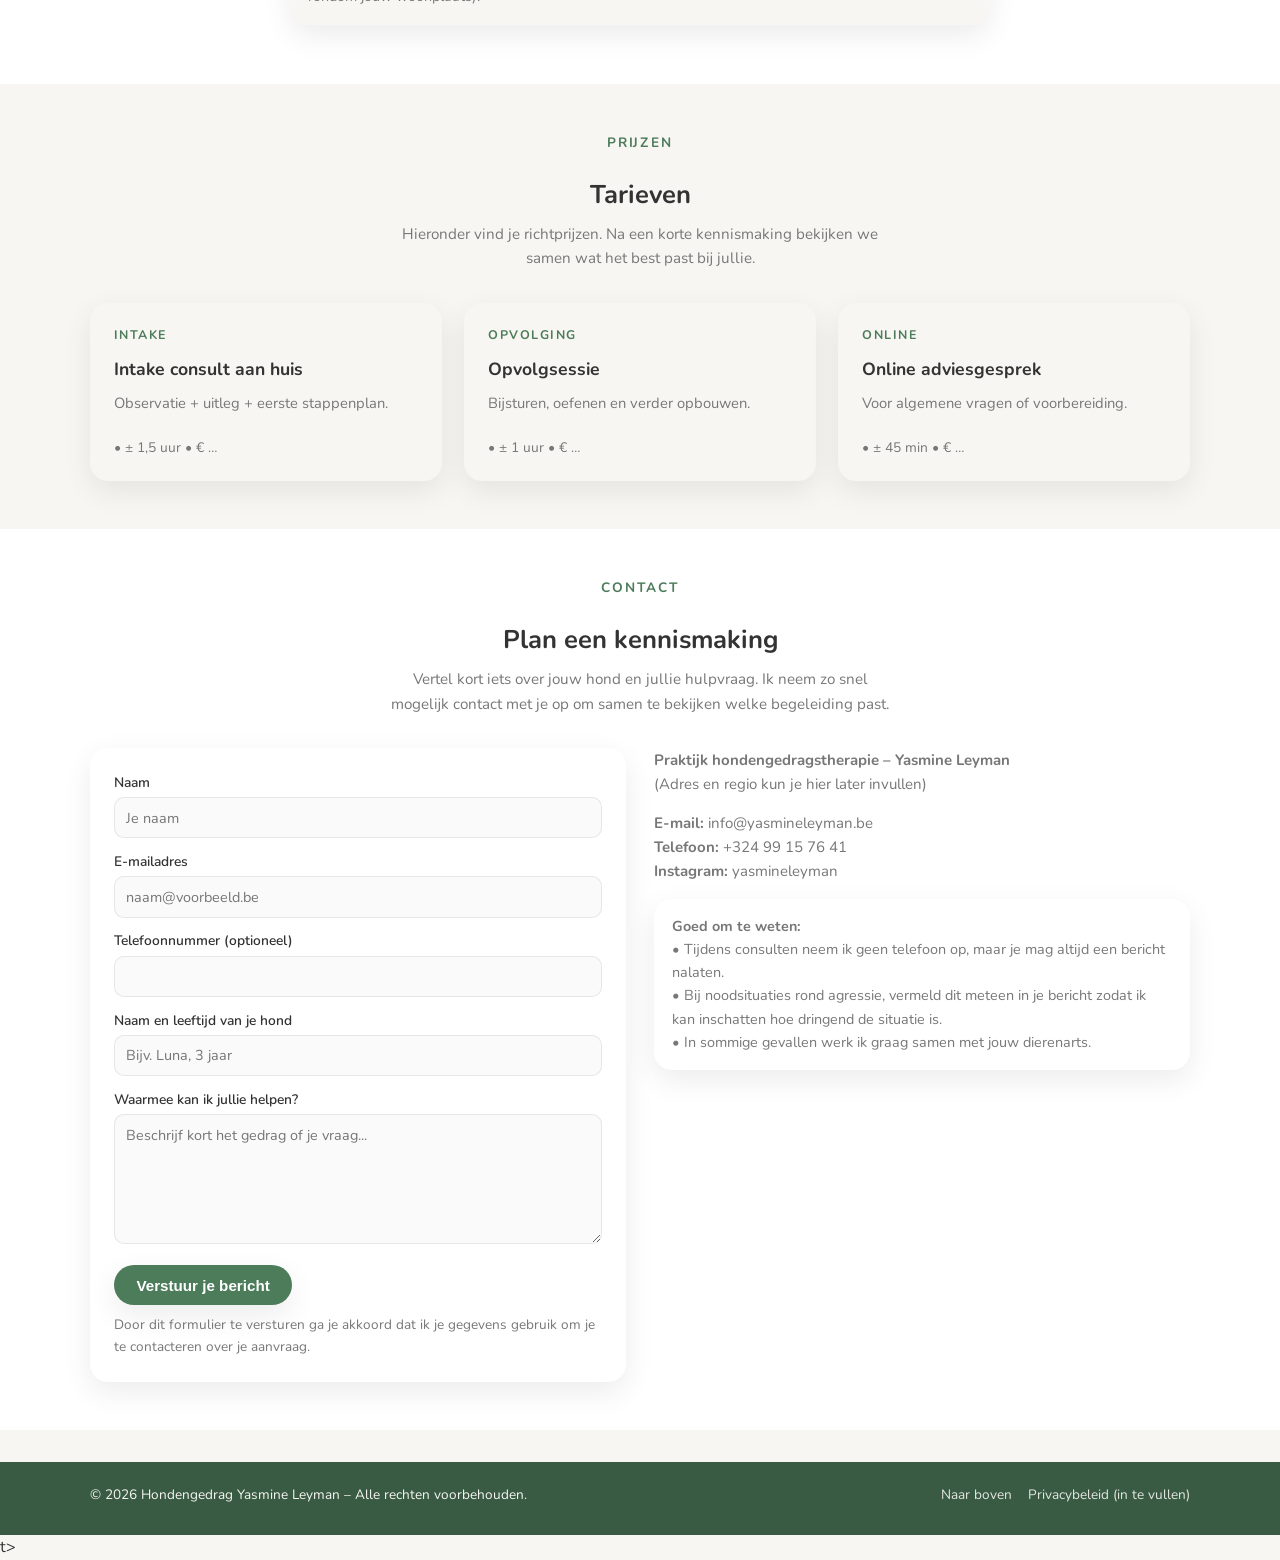
==== commit 4e23ba17: "veranderingen pom, + logo toegevoegd en css file appart gemaakt" ====
--- a/src/main/resources/static/index.html
+++ b/src/main/resources/static/index.html
@@ -8,599 +8,24 @@
     <link rel="preconnect" href="https://fonts.googleapis.com">
     <link rel="preconnect" href="https://fonts.gstatic.com" crossorigin>
     <link href="https://fonts.googleapis.com/css2?family=Nunito:wght@300;400;600;700&display=swap" rel="stylesheet">
-
-    <style>
-        :root {
-            --color-bg: #f7f6f2;
-            --color-bg-alt: #ffffff;
-            --color-primary: #4d7c5b;
-            --color-primary-dark: #395b43;
-            --color-accent: #f3a76b;
-            --color-text: #333333;
-            --color-muted: #777777;
-            --shadow-soft: 0 10px 30px rgba(0,0,0,0.08);
-            --radius-lg: 18px;
-        }
-
-        * {
-            box-sizing: border-box;
-        }
-
-        body {
-            margin: 0;
-            font-family: "Nunito", system-ui, -apple-system, BlinkMacSystemFont, "Segoe UI", sans-serif;
-            background: var(--color-bg);
-            color: var(--color-text);
-            line-height: 1.6;
-        }
-
-        a {
-            color: inherit;
-            text-decoration: none;
-        }
-
-        img {
-            max-width: 100%;
-            display: block;
-        }
-
-        /* Layout & nav */
-
-        header {
-            position: sticky;
-            top: 0;
-            z-index: 999;
-            background: rgba(247, 246, 242, 0.95);
-            backdrop-filter: blur(10px);
-            box-shadow: 0 1px 10px rgba(0,0,0,0.03);
-        }
-
-        .container {
-            width: min(1100px, 92%);
-            margin: 0 auto;
-        }
-
-        .nav {
-            display: flex;
-            align-items: center;
-            justify-content: space-between;
-            padding: 0.6rem 0;
-        }
-
-        .logo {
-            display: flex;
-            align-items: center;
-            gap: 0.5rem;
-            font-weight: 700;
-            font-size: 1.1rem;
-            letter-spacing: 0.04em;
-        }
-
-        .logo-mark {
-            width: 32px;
-            height: 32px;
-            border-radius: 50%;
-            background: radial-gradient(circle at 30% 30%, #fdfcfb, #f3a76b);
-            display: flex;
-            align-items: center;
-            justify-content: center;
-            font-size: 0.9rem;
-            color: #fff;
-            box-shadow: var(--shadow-soft);
-        }
-
-        nav ul {
-            list-style: none;
-            display: flex;
-            gap: 1.2rem;
-            margin: 0;
-            padding: 0;
-            font-size: 0.95rem;
-        }
-
-        nav a {
-            position: relative;
-            padding-bottom: 0.2rem;
-        }
-
-        nav a::after {
-            content: "";
-            position: absolute;
-            left: 0;
-            bottom: 0;
-            width: 0;
-            height: 2px;
-            background: var(--color-primary);
-            transition: width 0.2s ease;
-        }
-
-        nav a:hover::after {
-            width: 100%;
-        }
-
-        .nav-cta {
-            padding: 0.45rem 0.95rem;
-            background: var(--color-primary);
-            color: #fff;
-            border-radius: 999px;
-            font-weight: 600;
-            box-shadow: var(--shadow-soft);
-        }
-
-        .nav-cta:hover {
-            background: var(--color-primary-dark);
-        }
-
-        /* Hero */
-
-        .hero {
-            padding: 3.5rem 0 3rem;
-        }
-
-        .hero-grid {
-            display: grid;
-            grid-template-columns: minmax(0, 3fr) minmax(0, 2.5fr);
-            gap: 2.5rem;
-            align-items: center;
-        }
-
-        .hero-kicker {
-            font-size: 0.9rem;
-            text-transform: uppercase;
-            letter-spacing: 0.14em;
-            color: var(--color-primary);
-            font-weight: 700;
-            margin-bottom: 0.8rem;
-        }
-
-        .hero h1 {
-            font-size: clamp(2.2rem, 3.2vw + 1.4rem, 3rem);
-            margin: 0 0 0.7rem;
-        }
-
-        .hero h1 span {
-            color: var(--color-primary);
-        }
-
-        .hero-subtitle {
-            color: var(--color-muted);
-            max-width: 30rem;
-            margin-bottom: 1.6rem;
-        }
-
-        .hero-badges {
-            display: flex;
-            flex-wrap: wrap;
-            gap: 0.6rem;
-            margin-bottom: 1.6rem;
-        }
-
-        .badge {
-            padding: 0.3rem 0.7rem;
-            border-radius: 999px;
-            background: rgba(77, 124, 91, 0.06);
-            font-size: 0.8rem;
-            color: var(--color-primary-dark);
-        }
-
-        .hero-actions {
-            display: flex;
-            flex-wrap: wrap;
-            gap: 0.8rem;
-            align-items: center;
-        }
-
-        .btn-primary {
-            padding: 0.7rem 1.4rem;
-            border-radius: 999px;
-            border: none;
-            background: var(--color-primary);
-            color: #fff;
-            font-weight: 700;
-            cursor: pointer;
-            font-size: 0.95rem;
-            box-shadow: var(--shadow-soft);
-            transition: transform 0.1s ease, box-shadow 0.1s ease, background 0.1s ease;
-        }
-
-        .btn-primary:hover {
-            background: var(--color-primary-dark);
-            transform: translateY(-1px);
-            box-shadow: 0 12px 35px rgba(0,0,0,0.12);
-        }
-
-        .btn-ghost {
-            padding: 0.7rem 1.1rem;
-            border-radius: 999px;
-            border: 1px solid rgba(0,0,0,0.06);
-            background: transparent;
-            font-size: 0.9rem;
-            cursor: pointer;
-            color: var(--color-text);
-        }
-        .btn-primary, .btn-ghost {
-            display: inline-flex;
-            align-items: center;
-            justify-content: center;
-            text-align: center;
-        }
-        .btn-ghost:hover {
-            border-color: rgba(0,0,0,0.14);
-            background: rgba(0,0,0,0.02);
-        }
-
-        .hero-note {
-            margin-top: 1rem;
-            font-size: 0.85rem;
-            color: var(--color-muted);
-        }
-
-        .hero-visual {
-            position: relative;
-        }
-
-        .hero-card {
-            background: var(--color-bg-alt);
-            border-radius: 24px;
-            padding: 1.4rem;
-            box-shadow: var(--shadow-soft);
-            position: relative;
-            overflow: hidden;
-        }
-
-        .hero-paw {
-            position: absolute;
-            right: -10px;
-            top: -10px;
-            width: 70px;
-            height: 70px;
-            background: radial-gradient(circle at 30% 30%, #fff, #fbe3c5);
-            opacity: 0.8;
-            border-radius: 30% 70% 60% 40%;
-        }
-
-        .hero-photo {
-            border-radius: 18px;
-            background: linear-gradient(135deg, #fbe3c5, #e2f1e7);
-            height: 220px;
-            overflow: hidden;
-        }
-
-        .hero-photo img {
-            width: 100%;
-            height: 100%;
-            object-fit: cover;
-            display: block;
-        }
-
-        /* placeholder uitzetten nu je een echte foto gebruikt */
-        .hero-photo::after {
-            content: none;
-        }
-
-        .hero-mini {
-            margin-top: 1rem;
-            display: flex;
-            justify-content: space-between;
-            gap: 1rem;
-            font-size: 0.85rem;
-        }
-
-        .hero-mini-block {
-            flex: 1;
-        }
-
-        .hero-mini-title {
-            font-weight: 700;
-            margin-bottom: 0.2rem;
-        }
-
-        .hero-mini-sub {
-            color: var(--color-muted);
-        }
-
-        /* Sections */
-
-        section {
-            padding: 3rem 0;
-        }
-
-        section:nth-of-type(odd) {
-            background: var(--color-bg-alt);
-        }
-
-        .section-title {
-            text-align: center;
-            margin-bottom: 0.4rem;
-            font-size: 1.6rem;
-        }
-
-        .section-kicker {
-            text-align: center;
-            font-size: 0.85rem;
-            text-transform: uppercase;
-            letter-spacing: 0.15em;
-            color: var(--color-primary);
-            font-weight: 700;
-            margin-bottom: 0.6rem;
-        }
-
-        .section-intro {
-            text-align: center;
-            max-width: 32rem;
-            margin: 0 auto 2rem;
-            color: var(--color-muted);
-            font-size: 0.95rem;
-        }
-
-        /* Over */
-
-        .about-grid {
-            display: grid;
-            grid-template-columns: minmax(0, 1.2fr) minmax(0, 1.6fr);
-            gap: 2.2rem;
-            align-items: start;
-        }
-
-        .about-card {
-            background: var(--color-bg);
-            padding: 1.6rem;
-            border-radius: var(--radius-lg);
-            box-shadow: var(--shadow-soft);
-        }
-
-        .about-card h3 {
-            margin-top: 0;
-            margin-bottom: 0.5rem;
-        }
-
-        .about-list {
-            list-style: none;
-            padding: 0;
-            margin: 0.6rem 0 0;
-            font-size: 0.9rem;
-        }
-
-        .about-list li {
-            margin-bottom: 0.35rem;
-            padding-left: 1.1rem;
-            position: relative;
-        }
-
-        .about-list li::before {
-            content: "•";
-            position: absolute;
-            left: 0;
-            top: 0;
-            color: var(--color-primary);
-        }
-
-        /* Diensten */
-
-        .cards {
-            display: grid;
-            grid-template-columns: repeat(auto-fit, minmax(230px, 1fr));
-            gap: 1.4rem;
-        }
-
-        .card {
-            background: var(--color-bg);
-            border-radius: var(--radius-lg);
-            padding: 1.4rem 1.5rem;
-            box-shadow: var(--shadow-soft);
-            display: flex;
-            flex-direction: column;
-            gap: 0.6rem;
-        }
-
-        .card h3 {
-            margin: 0;
-            font-size: 1.1rem;
-        }
-
-        .card p {
-            margin: 0;
-            font-size: 0.92rem;
-            color: var(--color-muted);
-        }
-
-        .card-tag {
-            font-size: 0.78rem;
-            text-transform: uppercase;
-            letter-spacing: 0.12em;
-            color: var(--color-primary);
-            font-weight: 700;
-        }
-
-        .card-meta {
-            margin-top: auto;
-            padding-top: 0.7rem;
-            font-size: 0.86rem;
-            color: var(--color-muted);
-        }
-
-        /* Testimonials */
-
-        .testimonials {
-            display: grid;
-            grid-template-columns: minmax(0, 1.2fr) minmax(0, 1.2fr);
-            gap: 1.5rem;
-        }
-
-        .testimonial {
-            background: var(--color-bg);
-            border-radius: var(--radius-lg);
-            padding: 1.3rem 1.4rem;
-            box-shadow: var(--shadow-soft);
-            font-size: 0.92rem;
-        }
-
-        .testimonial-quote {
-            margin: 0 0 0.8rem;
-        }
-
-        .testimonial-meta {
-            display: flex;
-            justify-content: space-between;
-            font-size: 0.85rem;
-            color: var(--color-muted);
-        }
-
-        /* FAQ */
-
-        .faq {
-            max-width: 700px;
-            margin: 0 auto;
-        }
-
-        .faq-item {
-            background: var(--color-bg);
-            border-radius: var(--radius-lg);
-            padding: 1rem 1.1rem;
-            box-shadow: var(--shadow-soft);
-            margin-bottom: 0.7rem;
-        }
-
-        .faq-item h3 {
-            margin: 0 0 0.35rem;
-            font-size: 0.98rem;
-        }
-
-        .faq-item p {
-            margin: 0;
-            font-size: 0.9rem;
-            color: var(--color-muted);
-        }
-
-        /* Contact */
-
-        .contact-grid {
-            display: grid;
-            grid-template-columns: minmax(0, 1.3fr) minmax(0, 1.3fr);
-            gap: 1.8rem;
-        }
-
-        form {
-            background: var(--color-bg-alt);
-            padding: 1.5rem;
-            border-radius: var(--radius-lg);
-            box-shadow: var(--shadow-soft);
-        }
-
-        label {
-            display: block;
-            font-size: 0.86rem;
-            font-weight: 600;
-            margin-bottom: 0.2rem;
-        }
-
-        input, textarea {
-            width: 100%;
-            padding: 0.6rem 0.7rem;
-            border-radius: 10px;
-            border: 1px solid rgba(0,0,0,0.08);
-            font-family: inherit;
-            font-size: 0.9rem;
-            margin-bottom: 0.8rem;
-            background: #fafafa;
-        }
-
-        textarea {
-            min-height: 130px;
-            resize: vertical;
-        }
-
-        .contact-info {
-            font-size: 0.94rem;
-            color: var(--color-muted);
-        }
-
-        .contact-info p {
-            margin-top: 0;
-        }
-
-        .contact-highlight {
-            background: var(--color-bg-alt);
-            padding: 1rem 1.1rem;
-            border-radius: var(--radius-lg);
-            box-shadow: var(--shadow-soft);
-            margin-top: 1rem;
-            font-size: 0.9rem;
-        }
-
-        /* Footer */
-
-        footer {
-            padding: 1.4rem 0 1.8rem;
-            background: var(--color-primary-dark);
-            color: #f7f6f2;
-            font-size: 0.85rem;
-            margin-top: 2rem;
-        }
-
-        .footer-inner {
-            display: flex;
-            flex-wrap: wrap;
-            justify-content: space-between;
-            gap: 0.7rem;
-            align-items: center;
-        }
-
-        .footer-links {
-            display: flex;
-            gap: 1rem;
-        }
-
-        .footer-links a {
-            opacity: 0.9;
-        }
-
-        .footer-links a:hover {
-            text-decoration: underline;
-        }
-
-        /* Responsive */
-
-        @media (max-width: 860px) {
-            .hero-grid,
-            .about-grid,
-            .testimonials,
-            .contact-grid {
-                grid-template-columns: 1fr;
-            }
-
-            .hero {
-                padding-top: 2.5rem;
-            }
-
-            nav ul {
-                display: none; /* eenvoudige versie zonder mobiel menu; kan later uitgebreid worden */
-            }
-        }
-
-        @media (max-width: 540px) {
-            .hero-actions {
-                flex-direction: column;
-                align-items: stretch;
-            }
-
-            .hero-mini {
-                flex-direction: column;
-            }
-        }
-
-    </style>
+    <link rel="stylesheet" href="style.css">
+
 </head>
 <body>
 
 <header>
     <div class="container nav">
         <div class="logo">
-            <div class="logo-mark">YL</div>
-            <div>Hondencoach<br>Yasmine</div>
-        </div>
+            <img src="images/hondencoachyas.jpeg" alt="Logo">
+            <span>Hondencoach Yasmine</span>
+        </div>
+
+        <button class="menu-toggle" aria-label="Open menu" aria-expanded="false" aria-controls="mobile-menu">
+            ☰
+        </button>
+
         <nav>
-            <ul>
+            <ul class="nav-menu" id="mobile-menu">
                 <li><a href="#top">Home</a></li>
                 <li><a href="#over">Over mij en mijn werkwijze</a></li>
                 <li><a href="#diensten">Gedragstrajecten</a></li>
@@ -611,7 +36,6 @@
         </nav>
     </div>
 </header>
-
 <main>
 
     <!-- HERO -->
@@ -645,7 +69,7 @@
                 <div class="hero-card">
                     <div class="hero-paw"></div>
                     <div class="hero-photo">
-                        <img src="images/yasmine-met-hond.jpg" alt="Yasmine met een hond" loading="lazy">
+                        <img src="images/hondencoachyas.jpeg" alt="Yasmine met een hond" loading="lazy">
                     </div>
                     <div class="hero-mini">
                         <div class="hero-mini-block">
@@ -926,7 +350,7 @@
                     </p>
                     <p>
                         <strong>E-mail:</strong> info@yasmineleyman.be <br>
-                        <strong>Telefoon:</strong> <a href="tel:+32499157641">04 99 15 76 41</a><br>
+                        <strong>Telefoon:</strong> <a href="tel:+32499157641">+324 99 15 76 41</a><br>
                         <strong>Instagram:</strong> <a href="https://www.instagram.com/yasmineleyman/" target="_blank">yasmineleyman</a>
                     </p>
 
@@ -958,9 +382,25 @@
 </footer>
 
 <script>
-    // eenvoudig scriptje om automatisch het juiste jaar te tonen
     document.getElementById('year').textContent = new Date().getFullYear();
-</script>
+
+    const menuToggle = document.querySelector('.menu-toggle');
+    const navMenu = document.querySelector('.nav-menu');
+
+    menuToggle.addEventListener('click', () => {
+        navMenu.classList.toggle('open');
+
+        const expanded = menuToggle.getAttribute('aria-expanded') === 'true';
+        menuToggle.setAttribute('aria-expanded', !expanded);
+    });
+
+    navMenu.querySelectorAll('a').forEach(link => {
+        link.addEventListener('click', () => {
+            navMenu.classList.remove('open');
+            menuToggle.setAttribute('aria-expanded', 'false');
+        });
+    });
+</script>t>
 
 </body>
 </html>
--- a/src/main/resources/static/style.css
+++ b/src/main/resources/static/style.css
@@ -0,0 +1,606 @@
+:root {
+    --color-bg: #f7f6f2;
+    --color-bg-alt: #ffffff;
+    --color-primary: #4d7c5b;
+    --color-primary-dark: #395b43;
+    --color-accent: #f3a76b;
+    --color-text: #333333;
+    --color-muted: #777777;
+    --shadow-soft: 0 10px 30px rgba(0,0,0,0.08);
+    --radius-lg: 18px;
+}
+
+* {
+    box-sizing: border-box;
+}
+
+body {
+    margin: 0;
+    font-family: "Nunito", system-ui, -apple-system, BlinkMacSystemFont, "Segoe UI", sans-serif;
+    background: var(--color-bg);
+    color: var(--color-text);
+    line-height: 1.6;
+}
+
+a {
+    color: inherit;
+    text-decoration: none;
+}
+
+img {
+    max-width: 100%;
+    display: block;
+}
+
+/* Layout & nav */
+
+header {
+    position: sticky;
+    top: 0;
+    z-index: 999;
+    background: rgba(247, 246, 242, 0.95);
+    backdrop-filter: blur(10px);
+    box-shadow: 0 1px 10px rgba(0,0,0,0.03);
+}
+
+.container {
+    width: min(1100px, 92%);
+    margin: 0 auto;
+}
+
+.nav {
+    display: flex;
+    align-items: center;
+    justify-content: space-between;
+    padding: 0.6rem 0;
+}
+
+.logo {
+    display: flex;
+    align-items: center;
+    gap: 0.5rem;
+    font-weight: 700;
+}
+
+.logo img {
+    height: 50px;
+    width: auto;
+}
+
+nav ul {
+    list-style: none;
+    display: flex;
+    gap: 1.2rem;
+    margin: 0;
+    padding: 0;
+    font-size: 0.95rem;
+}
+
+nav a {
+    position: relative;
+    padding-bottom: 0.2rem;
+}
+
+nav a::after {
+    content: "";
+    position: absolute;
+    left: 0;
+    bottom: 0;
+    width: 0;
+    height: 2px;
+    background: var(--color-primary);
+    transition: width 0.2s ease;
+}
+
+nav a:hover::after {
+    width: 100%;
+}
+
+.nav-cta {
+    padding: 0.45rem 0.95rem;
+    background: var(--color-primary);
+    color: #fff;
+    border-radius: 999px;
+    font-weight: 600;
+    box-shadow: var(--shadow-soft);
+}
+
+.nav-cta:hover {
+    background: var(--color-primary-dark);
+}
+
+/* Hero */
+
+.hero {
+    padding: 3.5rem 0 3rem;
+}
+
+.hero-grid {
+    display: grid;
+    grid-template-columns: minmax(0, 3fr) minmax(0, 2.5fr);
+    gap: 2.5rem;
+    align-items: center;
+}
+
+.hero-kicker {
+    font-size: 0.9rem;
+    text-transform: uppercase;
+    letter-spacing: 0.14em;
+    color: var(--color-primary);
+    font-weight: 700;
+    margin-bottom: 0.8rem;
+}
+
+.hero h1 {
+    font-size: clamp(2.2rem, 3.2vw + 1.4rem, 3rem);
+    margin: 0 0 0.7rem;
+}
+
+.hero h1 span {
+    color: var(--color-primary);
+}
+
+.hero-subtitle {
+    color: var(--color-muted);
+    max-width: 30rem;
+    margin-bottom: 1.6rem;
+}
+
+.hero-badges {
+    display: flex;
+    flex-wrap: wrap;
+    gap: 0.6rem;
+    margin-bottom: 1.6rem;
+}
+
+.badge {
+    padding: 0.3rem 0.7rem;
+    border-radius: 999px;
+    background: rgba(77, 124, 91, 0.06);
+    font-size: 0.8rem;
+    color: var(--color-primary-dark);
+}
+
+.hero-actions {
+    display: flex;
+    flex-wrap: wrap;
+    gap: 0.8rem;
+    align-items: center;
+}
+
+.btn-primary {
+    padding: 0.7rem 1.4rem;
+    border-radius: 999px;
+    border: none;
+    background: var(--color-primary);
+    color: #fff;
+    font-weight: 700;
+    cursor: pointer;
+    font-size: 0.95rem;
+    box-shadow: var(--shadow-soft);
+    transition: transform 0.1s ease, box-shadow 0.1s ease, background 0.1s ease;
+}
+
+.btn-primary:hover {
+    background: var(--color-primary-dark);
+    transform: translateY(-1px);
+    box-shadow: 0 12px 35px rgba(0,0,0,0.12);
+}
+
+.btn-ghost {
+    padding: 0.7rem 1.1rem;
+    border-radius: 999px;
+    border: 1px solid rgba(0,0,0,0.06);
+    background: transparent;
+    font-size: 0.9rem;
+    cursor: pointer;
+    color: var(--color-text);
+}
+.btn-primary, .btn-ghost {
+    display: inline-flex;
+    align-items: center;
+    justify-content: center;
+    text-align: center;
+}
+.btn-ghost:hover {
+    border-color: rgba(0,0,0,0.14);
+    background: rgba(0,0,0,0.02);
+}
+
+.hero-note {
+    margin-top: 1rem;
+    font-size: 0.85rem;
+    color: var(--color-muted);
+}
+
+.hero-visual {
+    position: relative;
+}
+
+.hero-card {
+    background: var(--color-bg-alt);
+    border-radius: 24px;
+    padding: 1.4rem;
+    box-shadow: var(--shadow-soft);
+    position: relative;
+    overflow: hidden;
+}
+
+.hero-paw {
+    position: absolute;
+    right: -10px;
+    top: -10px;
+    width: 70px;
+    height: 70px;
+    background: radial-gradient(circle at 30% 30%, #fff, #fbe3c5);
+    opacity: 0.8;
+    border-radius: 30% 70% 60% 40%;
+}
+
+.hero-photo {
+    border-radius: 18px;
+    background: #f7f6f2;
+    height: 300px;
+    overflow: hidden;
+    display: flex;
+    align-items: center;
+    justify-content: center;
+    padding: 10px;
+}
+
+.hero-photo img {
+    max-width: 100%;
+    max-height: 100%;
+    object-fit: contain;
+    display: block;
+    transform: translateY(-5%);
+}
+
+/* placeholder uitzetten nu je een echte foto gebruikt */
+.hero-photo::after {
+    content: none;
+}
+
+.hero-mini {
+    margin-top: 1rem;
+    display: flex;
+    justify-content: space-between;
+    gap: 1rem;
+    font-size: 0.85rem;
+}
+
+.hero-mini-block {
+    flex: 1;
+}
+
+.hero-mini-title {
+    font-weight: 700;
+    margin-bottom: 0.2rem;
+}
+
+.hero-mini-sub {
+    color: var(--color-muted);
+}
+
+/* Sections */
+
+section {
+    padding: 3rem 0;
+}
+
+section:nth-of-type(odd) {
+    background: var(--color-bg-alt);
+}
+
+.section-title {
+    text-align: center;
+    margin-bottom: 0.4rem;
+    font-size: 1.6rem;
+}
+
+.section-kicker {
+    text-align: center;
+    font-size: 0.85rem;
+    text-transform: uppercase;
+    letter-spacing: 0.15em;
+    color: var(--color-primary);
+    font-weight: 700;
+    margin-bottom: 0.6rem;
+}
+
+.section-intro {
+    text-align: center;
+    max-width: 32rem;
+    margin: 0 auto 2rem;
+    color: var(--color-muted);
+    font-size: 0.95rem;
+}
+
+/* Over */
+
+.about-grid {
+    display: grid;
+    grid-template-columns: minmax(0, 1.2fr) minmax(0, 1.6fr);
+    gap: 2.2rem;
+    align-items: start;
+}
+
+.about-card {
+    background: var(--color-bg);
+    padding: 1.6rem;
+    border-radius: var(--radius-lg);
+    box-shadow: var(--shadow-soft);
+}
+
+.about-card h3 {
+    margin-top: 0;
+    margin-bottom: 0.5rem;
+}
+
+.about-list {
+    list-style: none;
+    padding: 0;
+    margin: 0.6rem 0 0;
+    font-size: 0.9rem;
+}
+
+.about-list li {
+    margin-bottom: 0.35rem;
+    padding-left: 1.1rem;
+    position: relative;
+}
+
+.about-list li::before {
+    content: "•";
+    position: absolute;
+    left: 0;
+    top: 0;
+    color: var(--color-primary);
+}
+
+/* Diensten */
+
+.cards {
+    display: grid;
+    grid-template-columns: repeat(auto-fit, minmax(230px, 1fr));
+    gap: 1.4rem;
+}
+
+.card {
+    background: var(--color-bg);
+    border-radius: var(--radius-lg);
+    padding: 1.4rem 1.5rem;
+    box-shadow: var(--shadow-soft);
+    display: flex;
+    flex-direction: column;
+    gap: 0.6rem;
+}
+
+.card h3 {
+    margin: 0;
+    font-size: 1.1rem;
+}
+
+.card p {
+    margin: 0;
+    font-size: 0.92rem;
+    color: var(--color-muted);
+}
+
+.card-tag {
+    font-size: 0.78rem;
+    text-transform: uppercase;
+    letter-spacing: 0.12em;
+    color: var(--color-primary);
+    font-weight: 700;
+}
+
+.card-meta {
+    margin-top: auto;
+    padding-top: 0.7rem;
+    font-size: 0.86rem;
+    color: var(--color-muted);
+}
+
+/* Testimonials */
+
+.testimonials {
+    display: grid;
+    grid-template-columns: minmax(0, 1.2fr) minmax(0, 1.2fr);
+    gap: 1.5rem;
+}
+
+.testimonial {
+    background: var(--color-bg);
+    border-radius: var(--radius-lg);
+    padding: 1.3rem 1.4rem;
+    box-shadow: var(--shadow-soft);
+    font-size: 0.92rem;
+}
+
+.testimonial-quote {
+    margin: 0 0 0.8rem;
+}
+
+.testimonial-meta {
+    display: flex;
+    justify-content: space-between;
+    font-size: 0.85rem;
+    color: var(--color-muted);
+}
+
+/* FAQ */
+
+.faq {
+    max-width: 700px;
+    margin: 0 auto;
+}
+
+.faq-item {
+    background: var(--color-bg);
+    border-radius: var(--radius-lg);
+    padding: 1rem 1.1rem;
+    box-shadow: var(--shadow-soft);
+    margin-bottom: 0.7rem;
+}
+
+.faq-item h3 {
+    margin: 0 0 0.35rem;
+    font-size: 0.98rem;
+}
+
+.faq-item p {
+    margin: 0;
+    font-size: 0.9rem;
+    color: var(--color-muted);
+}
+
+/* Contact */
+
+.contact-grid {
+    display: grid;
+    grid-template-columns: minmax(0, 1.3fr) minmax(0, 1.3fr);
+    gap: 1.8rem;
+}
+
+form {
+    background: var(--color-bg-alt);
+    padding: 1.5rem;
+    border-radius: var(--radius-lg);
+    box-shadow: var(--shadow-soft);
+}
+
+label {
+    display: block;
+    font-size: 0.86rem;
+    font-weight: 600;
+    margin-bottom: 0.2rem;
+}
+
+input, textarea {
+    width: 100%;
+    padding: 0.6rem 0.7rem;
+    border-radius: 10px;
+    border: 1px solid rgba(0,0,0,0.08);
+    font-family: inherit;
+    font-size: 0.9rem;
+    margin-bottom: 0.8rem;
+    background: #fafafa;
+}
+
+textarea {
+    min-height: 130px;
+    resize: vertical;
+}
+
+.contact-info {
+    font-size: 0.94rem;
+    color: var(--color-muted);
+}
+
+.contact-info p {
+    margin-top: 0;
+}
+
+.contact-highlight {
+    background: var(--color-bg-alt);
+    padding: 1rem 1.1rem;
+    border-radius: var(--radius-lg);
+    box-shadow: var(--shadow-soft);
+    margin-top: 1rem;
+    font-size: 0.9rem;
+}
+
+/* Footer */
+
+footer {
+    padding: 1.4rem 0 1.8rem;
+    background: var(--color-primary-dark);
+    color: #f7f6f2;
+    font-size: 0.85rem;
+    margin-top: 2rem;
+}
+
+.footer-inner {
+    display: flex;
+    flex-wrap: wrap;
+    justify-content: space-between;
+    gap: 0.7rem;
+    align-items: center;
+}
+
+.footer-links {
+    display: flex;
+    gap: 1rem;
+}
+
+.footer-links a {
+    opacity: 0.9;
+}
+
+.footer-links a:hover {
+    text-decoration: underline;
+}
+
+.menu-toggle {
+    display: none;
+    background: var(--color-bg-alt);
+    border: 1px solid rgba(0,0,0,0.08);
+    border-radius: 10px;
+    padding: 0.35rem 0.65rem;
+    font-size: 1.5rem;
+    cursor: pointer;
+    color: var(--color-primary-dark);
+    box-shadow: var(--shadow-soft);
+}
+
+@media (max-width: 860px) {
+    .hero-grid,
+    .about-grid,
+    .testimonials,
+    .contact-grid {
+        grid-template-columns: 1fr;
+    }
+
+    .hero {
+        padding-top: 2.5rem;
+    }
+
+    .menu-toggle {
+        display: block;
+    }
+
+    nav {
+        position: relative;
+    }
+
+    .nav-menu {
+        display: none;
+        position: absolute;
+        top: calc(100% + 10px);
+        right: 0;
+        flex-direction: column;
+        gap: 0.8rem;
+        background: var(--color-bg-alt);
+        padding: 1rem;
+        border-radius: 16px;
+        box-shadow: var(--shadow-soft);
+        min-width: 220px;
+        z-index: 1000;
+    }
+
+    .nav-menu.open {
+        display: flex;
+    }
+}
+
+@media (max-width: 540px) {
+    .hero-actions {
+        flex-direction: column;
+        align-items: stretch;
+    }
+
+    .hero-mini {
+        flex-direction: column;
+    }
+}
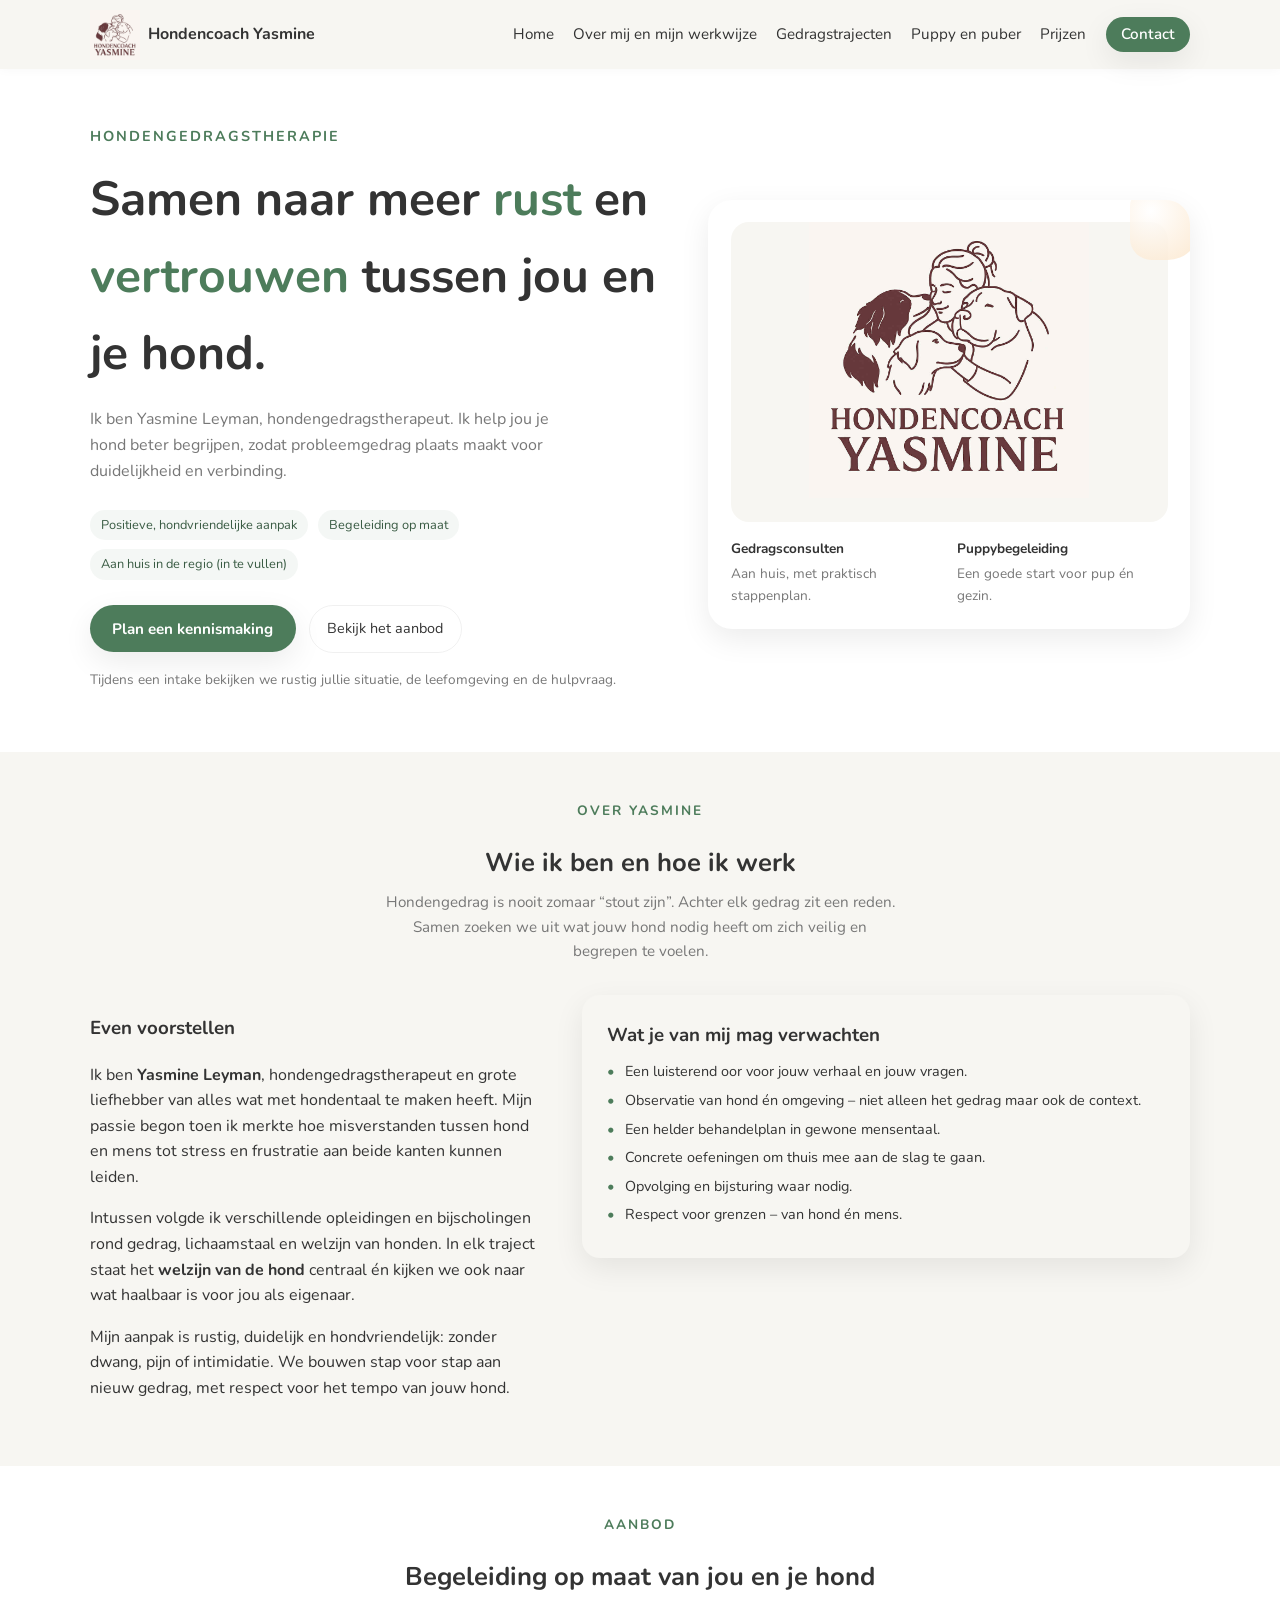
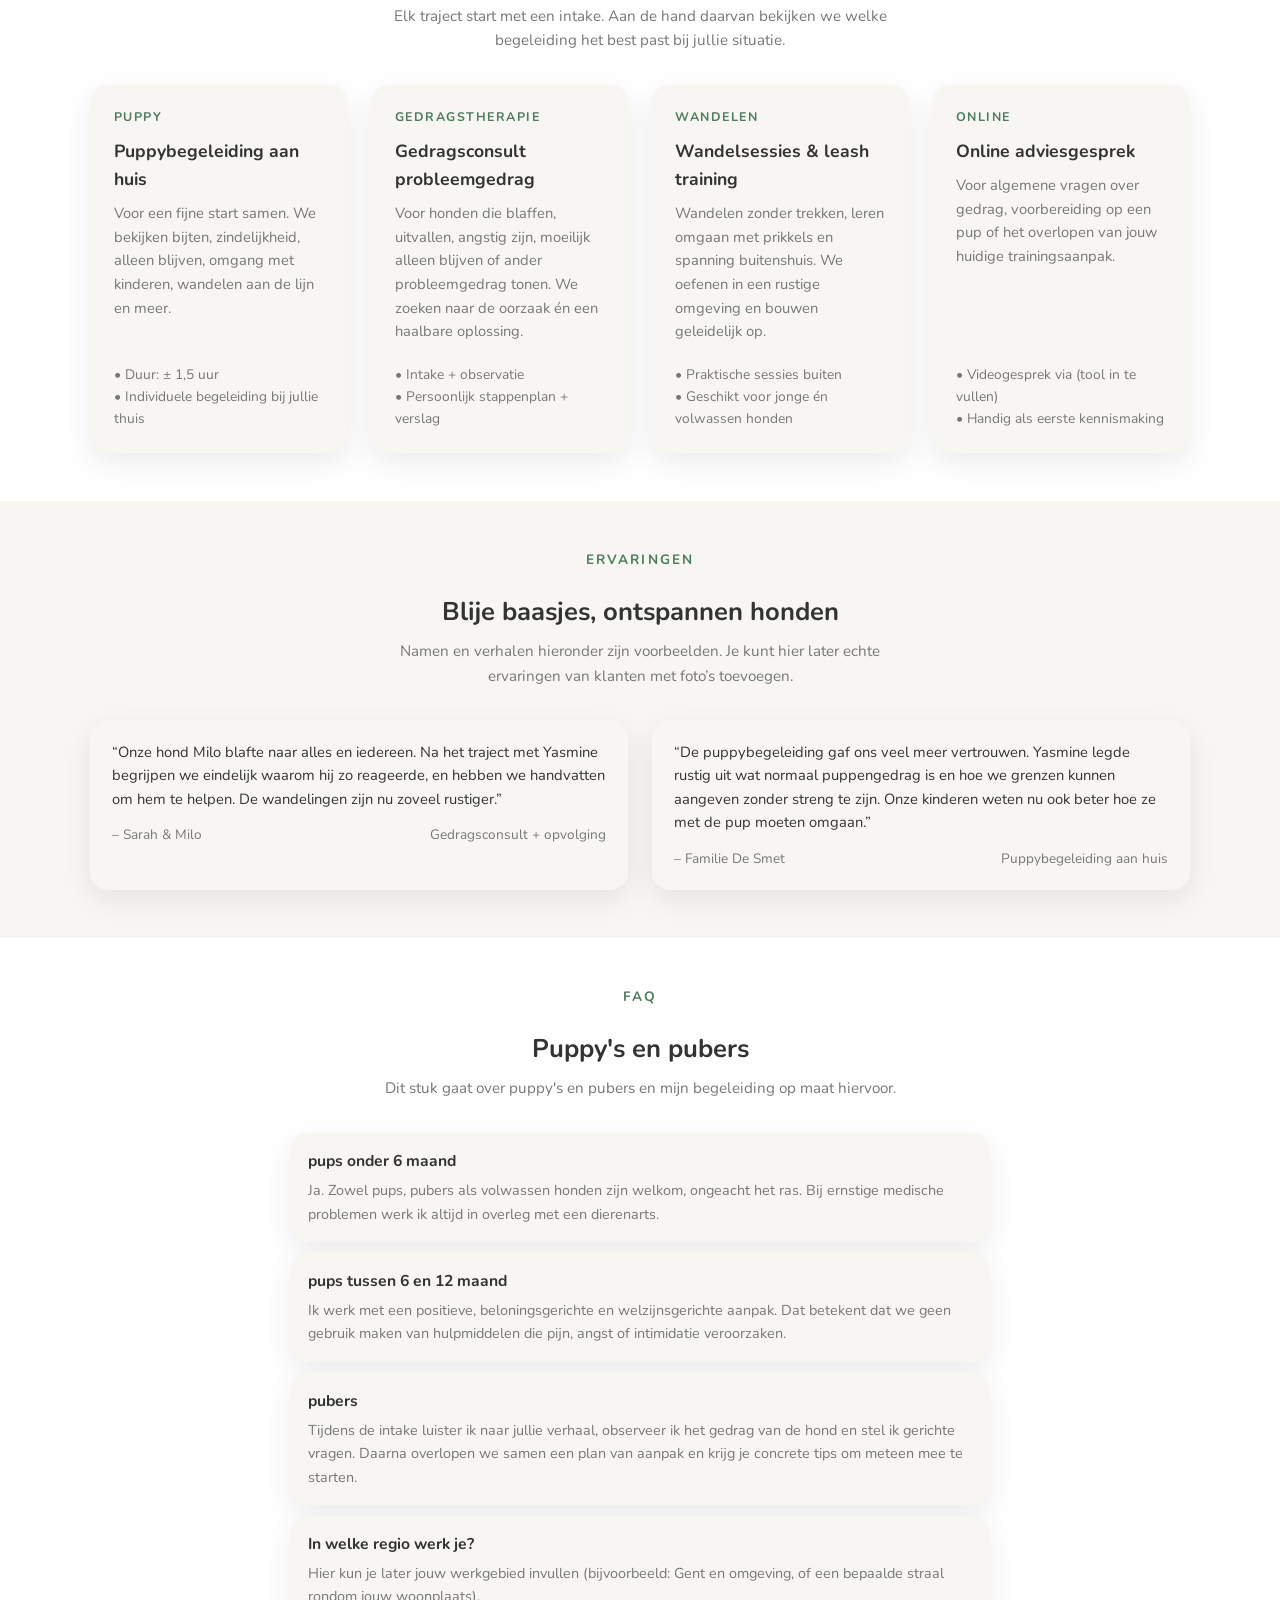
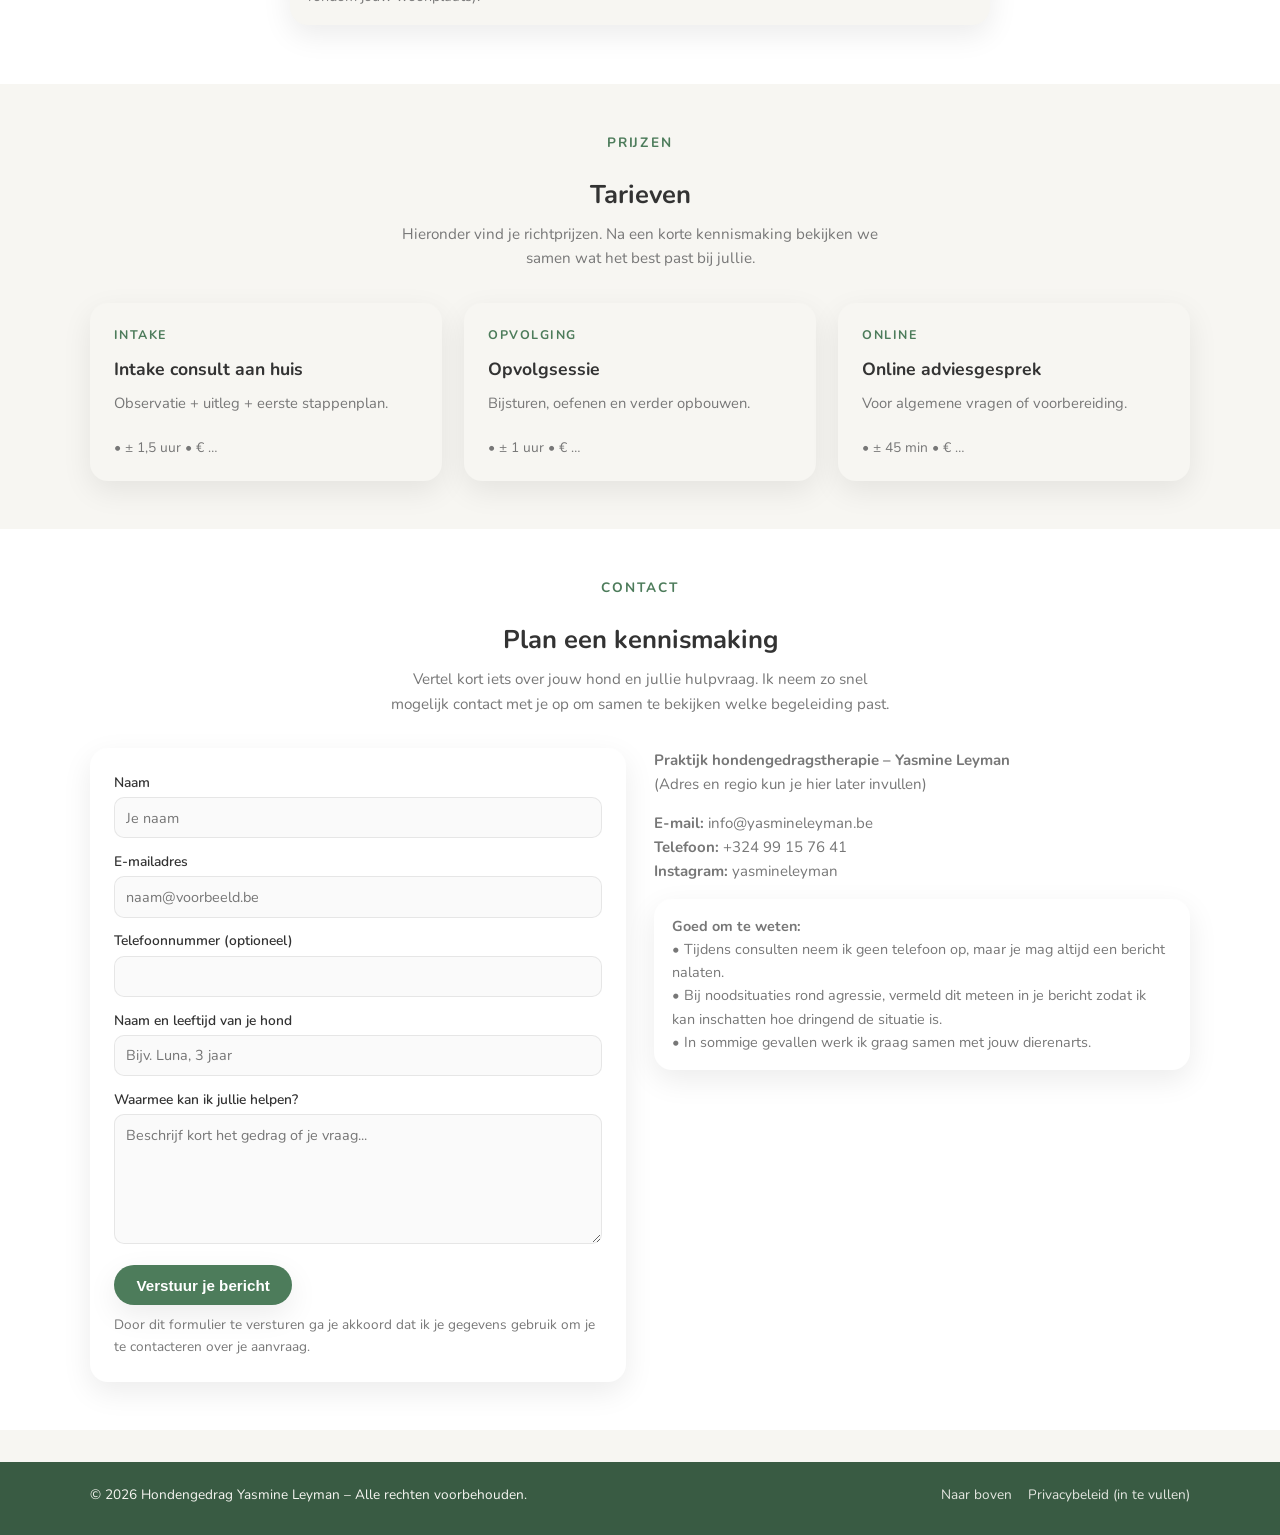
==== commit ca73e171: "veranderingen pom, + logo toegevoegd en css file appart gemaakt" ====
--- a/src/main/resources/static/index.html
+++ b/src/main/resources/static/index.html
@@ -196,7 +196,7 @@
         </div>
     </section>
 
-    <!-- TESTIMONIALS -->
+    <!-- ERVARINGEN -->
     <section id="ervaringen">
         <div class="container">
             <div class="section-kicker">Ervaringen</div>
@@ -400,7 +400,7 @@
             menuToggle.setAttribute('aria-expanded', 'false');
         });
     });
-</script>t>
+</script>
 
 </body>
 </html>
